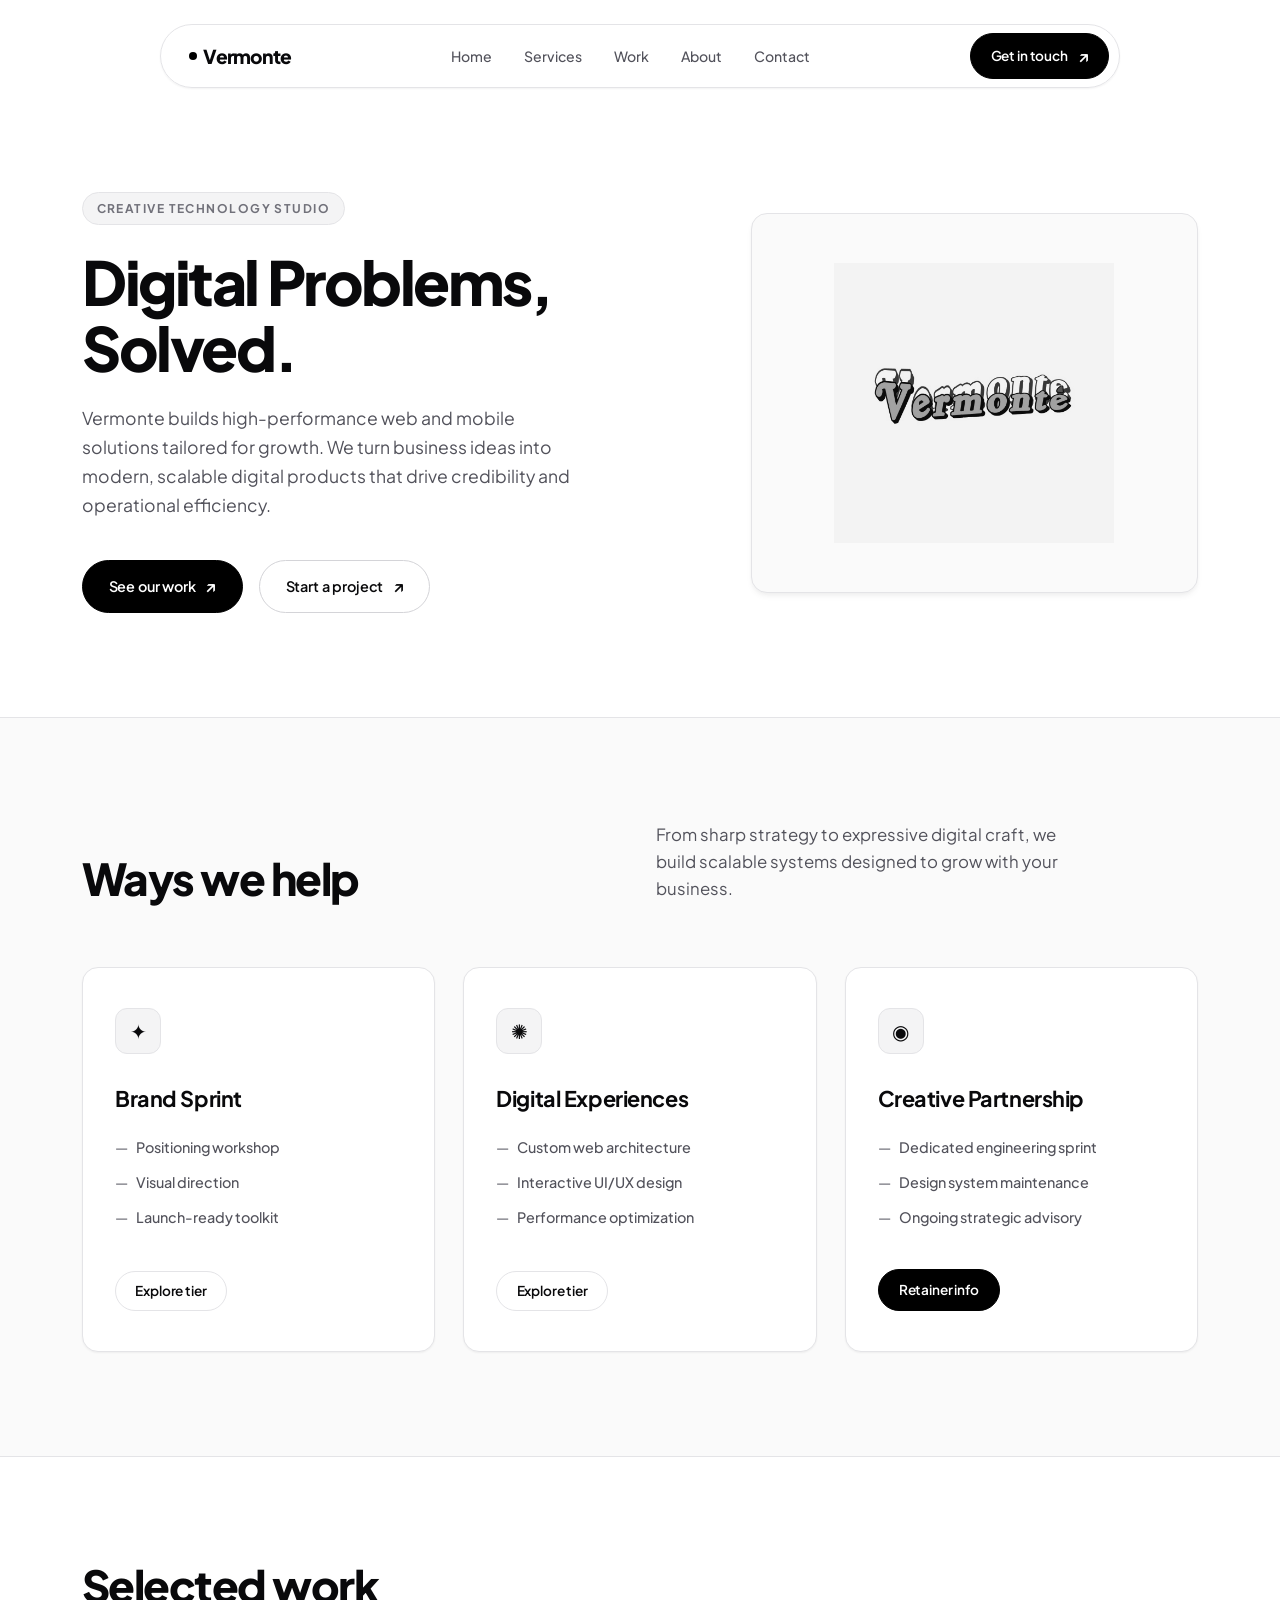
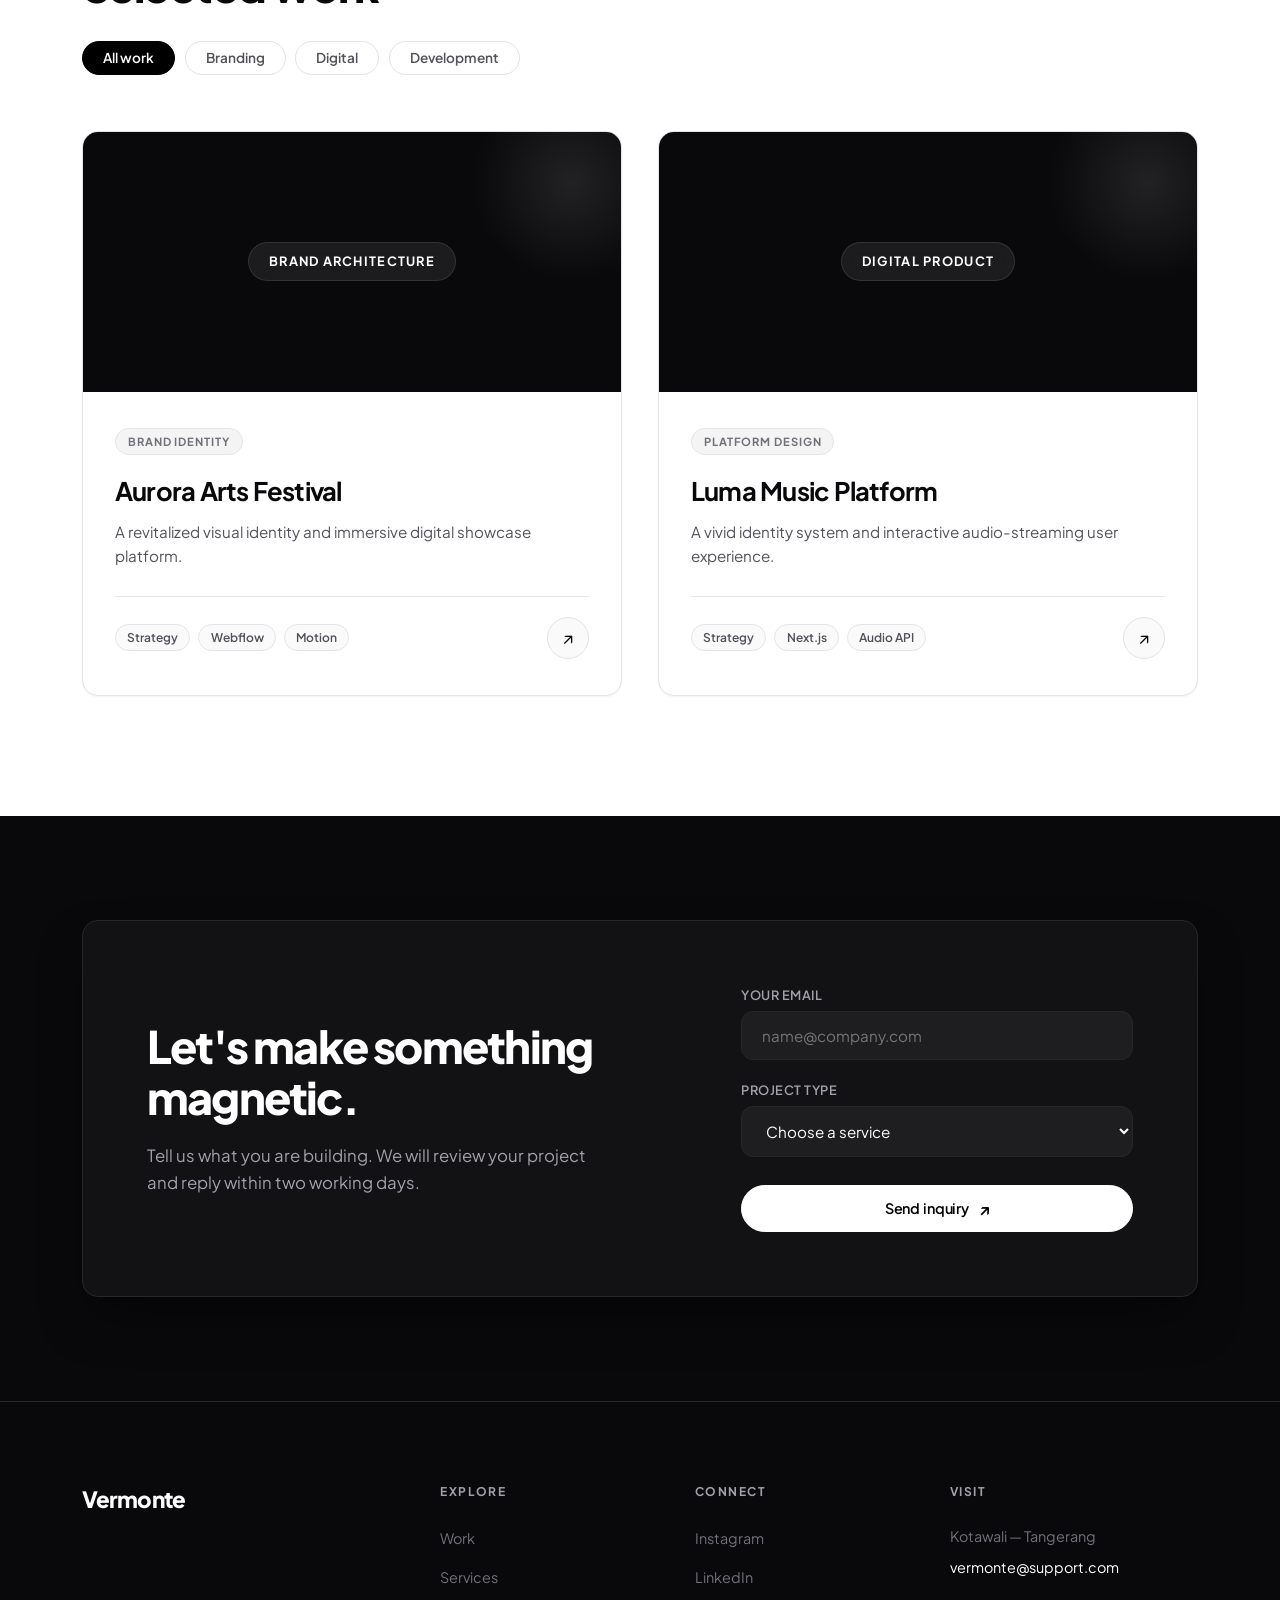
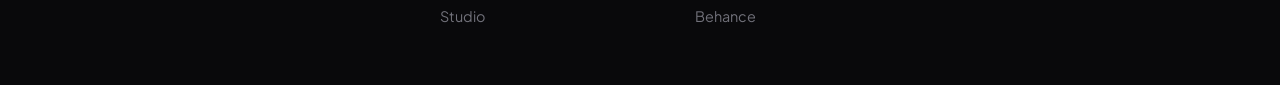
==== index.html @ c7bd5460 "Portfolio Vermonte" ====
<!DOCTYPE html>
<html lang="en">
<head>
    <meta charset="UTF-8">
    <meta name="viewport" content="width=device-width, initial-scale=1.0">
    <meta name="description" content="Vermonte — High-performance web and mobile solutions tailored for growth. Digital products that drive credibility and operational efficiency.">
    <meta name="keywords" content="Vermonte, digital agency, creative technology, web development, product design, brand systems">
    <title>Vermonte — Digital Problems, Solved.</title>

    <!-- Favicon -->
    <link rel="icon" type="image/svg+xml" href="data:image/svg+xml,<svg xmlns='http://www.w3.org/2000/svg' viewBox='0 0 100 100'><circle cx='50' cy='50' r='40' fill='%2309090B'/></svg>">

    <!-- Stylesheet -->
    <link rel="stylesheet" href="css/style.css">
</head>
<body>

    <!-- Floating Minimalist Navbar -->
    <header class="site-header">
        <nav class="navbar-pill" aria-label="Main Navigation">
            <a href="#hero" class="brand-logo" aria-label="Vermonte Home">Vermonte</a>

            <ul class="nav-menu">
                <li><a href="#hero">Home</a></li>
                <li><a href="#services">Services</a></li>
                <li><a href="#portfolio">Work</a></li>
                <li><a href="#about">About</a></li>
                <li><a href="#contact">Contact</a></li>
            </ul>

            <a href="#contact" class="btn btn-primary btn-sm" id="navCta">
                Get in touch <span class="arrow" aria-hidden="true">↗</span>
            </a>

            <button class="nav-mobile-btn" id="navToggle" aria-label="Toggle Navigation">☰</button>
        </nav>
    </header>

    <!-- Main Content -->
    <main>
        <!-- Hero Section -->
        <section class="hero-section" id="hero">
            <div class="container hero-grid">
                <!-- Hero Content -->
                <div class="hero-content">
                    <div class="hero-eyebrow">Creative Technology Studio</div>
                    <h1 class="hero-title">Digital Problems, Solved.</h1>
                    <p class="hero-description">
                        Vermonte builds high-performance web and mobile solutions tailored for growth. We turn business ideas into modern, scalable digital products that drive credibility and operational efficiency.
                    </p>
                    <div class="hero-actions">
                        <a href="#portfolio" class="btn btn-primary">
                            See our work <span class="arrow" aria-hidden="true">↗</span>
                        </a>
                        <a href="#contact" class="btn btn-secondary">
                            Start a project <span class="arrow" aria-hidden="true">↗</span>
                        </a>
                    </div>
                </div>

                <!-- Hero Visual Showcase -->
                <div class="hero-visual">
                    <div class="hero-card">
                        <div class="hero-artwork">
                            <img src="assets/images/VermonteLogo.png" alt="Vermonte Showcase" class="hero-logo-img">
                        </div>
                    </div>
                </div>
            </div>
        </section>

        <!-- Services Section ("Ways we help") -->
        <section class="services-section" id="services">
            <div class="container">
                <!-- Header -->
                <div class="services-header">
                    <h2 class="section-title">Ways we help</h2>
                    <p class="section-subtext">
                        From sharp strategy to expressive digital craft, we build scalable systems designed to grow with your business.
                    </p>
                </div>

                <!-- 3-Column Grid -->
                <div class="services-grid">
                    <!-- Service 1 -->
                    <article class="service-card">
                        <div>
                            <div class="service-icon-box" aria-hidden="true">✦</div>
                            <h3 class="service-title">Brand Sprint</h3>
                            <ul class="service-features">
                                <li>Positioning workshop</li>
                                <li>Visual direction</li>
                                <li>Launch-ready toolkit</li>
                            </ul>
                        </div>
                        <div class="service-card-footer">
                            <a href="#contact" class="btn btn-outline">Explore tier</a>
                        </div>
                    </article>

                    <!-- Service 2 -->
                    <article class="service-card">
                        <div>
                            <div class="service-icon-box" aria-hidden="true">✺</div>
                            <h3 class="service-title">Digital Experiences</h3>
                            <ul class="service-features">
                                <li>Custom web architecture</li>
                                <li>Interactive UI/UX design</li>
                                <li>Performance optimization</li>
                            </ul>
                        </div>
                        <div class="service-card-footer">
                            <a href="#contact" class="btn btn-outline">Explore tier</a>
                        </div>
                    </article>

                    <!-- Service 3 -->
                    <article class="service-card">
                        <div>
                            <div class="service-icon-box" aria-hidden="true">◉</div>
                            <h3 class="service-title">Creative Partnership</h3>
                            <ul class="service-features">
                                <li>Dedicated engineering sprint</li>
                                <li>Design system maintenance</li>
                                <li>Ongoing strategic advisory</li>
                            </ul>
                        </div>
                        <div class="service-card-footer">
                            <a href="#contact" class="btn btn-primary btn-sm">Retainer info</a>
                        </div>
                    </article>
                </div>
            </div>
        </section>

        <!-- Selected Work (Portfolio) Section -->
        <section class="portfolio-section" id="portfolio">
            <div class="container">
                <!-- Header -->
                <div class="portfolio-header">
                    <h2 class="section-title">Selected work</h2>
                    <!-- Category Filter Tabs -->
                    <div class="filter-group" role="tablist" aria-label="Portfolio Category Filter">
                        <button class="filter-btn active" data-filter="all" role="tab" aria-selected="true">All work</button>
                        <button class="filter-btn" data-filter="branding" role="tab" aria-selected="false">Branding</button>
                        <button class="filter-btn" data-filter="digital" role="tab" aria-selected="false">Digital</button>
                        <button class="filter-btn" data-filter="development" role="tab" aria-selected="false">Development</button>
                    </div>
                </div>

                <!-- Grid -->
                <div class="portfolio-grid" id="portfolioGrid">
                    <!-- Project 1 -->
                    <article class="project-card" data-category="branding">
                        <div class="project-media-banner">
                            <div class="geo-circle"></div>
                            <div class="banner-badge">Brand Architecture</div>
                        </div>
                        <div class="project-body">
                            <span class="badge-category">Brand Identity</span>
                            <h3 class="project-title">Aurora Arts Festival</h3>
                            <p class="project-desc">A revitalized visual identity and immersive digital showcase platform.</p>
                            <div class="project-footer">
                                <div class="tag-group">
                                    <span class="tag-pill">Strategy</span>
                                    <span class="tag-pill">Webflow</span>
                                    <span class="tag-pill">Motion</span>
                                </div>
                                <a href="#contact" class="btn-icon-round" aria-label="Explore Aurora Arts Festival project">↗</a>
                            </div>
                        </div>
                    </article>

                    <!-- Project 2 -->
                    <article class="project-card" data-category="digital">
                        <div class="project-media-banner">
                            <div class="geo-circle"></div>
                            <div class="banner-badge">Digital Product</div>
                        </div>
                        <div class="project-body">
                            <span class="badge-category">Platform Design</span>
                            <h3 class="project-title">Luma Music Platform</h3>
                            <p class="project-desc">A vivid identity system and interactive audio-streaming user experience.</p>
                            <div class="project-footer">
                                <div class="tag-group">
                                    <span class="tag-pill">Strategy</span>
                                    <span class="tag-pill">Next.js</span>
                                    <span class="tag-pill">Audio API</span>
                                </div>
                                <a href="#contact" class="btn-icon-round" aria-label="Explore Luma Music Platform project">↗</a>
                            </div>
                        </div>
                    </article>
                </div>
            </div>
        </section>

        <!-- CTA & Contact Section -->
        <section class="cta-section" id="contact">
            <div class="container">
                <div class="cta-card">
                    <!-- Left Copy -->
                    <div class="cta-left">
                        <h2 class="cta-heading">Let's make something magnetic.</h2>
                        <p class="cta-subtext">Tell us what you are building. We will review your project and reply within two working days.</p>
                    </div>

                    <!-- Right Form -->
                    <form class="cta-form" id="inquiryForm" onsubmit="event.preventDefault(); handleInquirySubmit();">
                        <div class="form-group">
                            <label for="emailInput">Your email</label>
                            <input type="email" id="emailInput" class="form-control" placeholder="name@company.com" required>
                        </div>

                        <div class="form-group">
                            <label for="serviceSelect">Project type</label>
                            <select id="serviceSelect" class="form-control" required>
                                <option value="" disabled selected>Choose a service</option>
                                <option value="brand">Brand Sprint</option>
                                <option value="digital">Digital Experiences</option>
                                <option value="partnership">Creative Partnership</option>
                            </select>
                        </div>

                        <button type="submit" class="btn btn-primary">
                            Send inquiry <span class="arrow" aria-hidden="true">↗</span>
                        </button>
                    </form>
                </div>
            </div>
        </section>
    </main>

    <!-- Site Footer -->
    <footer class="site-footer" id="about">
        <div class="container footer-grid">
            <!-- Brand -->
            <div class="footer-brand-col">
                <a href="#hero" class="footer-logo">Vermonte</a>
            </div>

            <!-- Explore -->
            <div class="footer-col">
                <h4 class="footer-column-title">Explore</h4>
                <ul class="footer-links">
                    <li><a href="#portfolio">Work</a></li>
                    <li><a href="#services">Services</a></li>
                    <li><a href="#about">Studio</a></li>
                </ul>
            </div>

            <!-- Connect -->
            <div class="footer-col">
                <h4 class="footer-column-title">Connect</h4>
                <ul class="footer-links">
                    <li><a href="https://instagram.com" target="_blank" rel="noopener noreferrer">Instagram</a></li>
                    <li><a href="https://linkedin.com" target="_blank" rel="noopener noreferrer">LinkedIn</a></li>
                    <li><a href="https://behance.net" target="_blank" rel="noopener noreferrer">Behance</a></li>
                </ul>
            </div>

            <!-- Visit / Info -->
            <div class="footer-col">
                <h4 class="footer-column-title">Visit</h4>
                <div class="footer-contact-info">
                    <p>Kotawali — Tangerang</p>
                    <p><a href="mailto:vermonte@support.com">vermonte@support.com</a></p>
                </div>
            </div>
        </div>
    </footer>

    <!-- Script -->
    <script src="js/script.js"></script>
</body>
</html>
---- css/style.css ----
@import url('https://fonts.googleapis.com/css2?family=Plus+Jakarta+Sans:wght@300;400;500;600;700;800&family=Space+Grotesk:wght@500;600;700&display=swap');

:root {
  /* Minimalist Black & White / Monochrome Palette */
  --bg-primary: #FFFFFF;
  --bg-secondary: #FAFAFA;
  --bg-tertiary: #F4F4F5;
  --bg-dark: #09090B;
  --bg-dark-surface: #121215;
  
  --text-primary: #09090B;
  --text-secondary: #52525B;
  --text-muted: #71717A;
  --text-light: #A1A1AA;
  --text-white: #FFFFFF;
  
  --border-subtle: #E4E4E7;
  --border-medium: #D4D4D8;
  --border-dark: #27272A;
  --border-glass: rgba(255, 255, 255, 0.1);
  
  --accent-black: #000000;
  --accent-hover: #27272A;
  
  /* Typography */
  --font-display: 'Plus Jakarta Sans', -apple-system, BlinkMacSystemFont, sans-serif;
  --font-sans: 'Plus Jakarta Sans', -apple-system, BlinkMacSystemFont, sans-serif;
  --font-mono: 'Space Grotesk', -apple-system, monospace;
  
  /* Elevation & Shadows */
  --shadow-sm: 0 1px 2px 0 rgba(0, 0, 0, 0.05);
  --shadow-md: 0 4px 6px -1px rgba(0, 0, 0, 0.05), 0 2px 4px -1px rgba(0, 0, 0, 0.03);
  --shadow-lg: 0 10px 25px -3px rgba(0, 0, 0, 0.06), 0 4px 6px -2px rgba(0, 0, 0, 0.02);
  --shadow-hover: 0 20px 30px -5px rgba(0, 0, 0, 0.08);
  
  /* Radii */
  --radius-full: 9999px;
  --radius-lg: 16px;
  --radius-md: 12px;
  --radius-sm: 8px;
}

/* Reset & Base */
* {
  margin: 0;
  padding: 0;
  box-sizing: border-box;
}

html {
  scroll-behavior: smooth;
  font-size: 16px;
}

body {
  font-family: var(--font-sans);
  background-color: var(--bg-primary);
  color: var(--text-primary);
  line-height: 1.6;
  -webkit-font-smoothing: antialiased;
  -moz-osx-font-smoothing: grayscale;
  overflow-x: hidden;
}

a {
  color: inherit;
  text-decoration: none;
  transition: all 0.2s ease;
}

ul {
  list-style: none;
}

button, input, select, textarea {
  font-family: inherit;
}

.container {
  max-width: 1180px;
  margin: 0 auto;
  padding: 0 2rem;
}

/* =========================================
   BUTTONS & MICRO-INTERACTIONS
   ========================================= */
.btn {
  display: inline-flex;
  align-items: center;
  justify-content: center;
  gap: 0.6rem;
  padding: 0.75rem 1.6rem;
  font-size: 0.9rem;
  font-weight: 600;
  letter-spacing: -0.01em;
  border-radius: var(--radius-full);
  border: 1px solid transparent;
  cursor: pointer;
  transition: all 0.25s cubic-bezier(0.16, 1, 0.3, 1);
  user-select: none;
  text-decoration: none;
}

.btn .arrow {
  display: inline-block;
  font-size: 1.05rem;
  transition: transform 0.2s ease;
}

.btn:hover .arrow {
  transform: translate(2px, -2px);
}

/* Primary Button (Black) */
.btn-primary {
  background-color: var(--accent-black);
  color: var(--text-white);
  border: 1px solid var(--accent-black);
}

.btn-primary:hover {
  background-color: var(--accent-hover);
  border-color: var(--accent-hover);
  transform: translateY(-1px);
  box-shadow: var(--shadow-md);
}

/* Secondary Button (Clean Outline) */
.btn-secondary {
  background-color: transparent;
  color: var(--text-primary);
  border: 1px solid var(--border-medium);
}

.btn-secondary:hover {
  background-color: var(--bg-secondary);
  border-color: var(--text-primary);
  color: var(--text-primary);
  transform: translateY(-1px);
}

/* Outline Pill Button */
.btn-outline {
  background-color: transparent;
  color: var(--text-primary);
  border: 1px solid var(--border-subtle);
  padding: 0.5rem 1.2rem;
  font-size: 0.85rem;
}

.btn-outline:hover {
  background-color: var(--text-primary);
  color: var(--text-white);
  border-color: var(--text-primary);
}

.btn-sm {
  padding: 0.55rem 1.25rem;
  font-size: 0.85rem;
}

.btn-icon-round {
  display: inline-flex;
  align-items: center;
  justify-content: center;
  width: 42px;
  height: 42px;
  border-radius: 50%;
  background-color: var(--bg-secondary);
  color: var(--text-primary);
  border: 1px solid var(--border-subtle);
  font-size: 1.1rem;
  transition: all 0.2s ease;
}

.btn-icon-round:hover {
  background-color: var(--accent-black);
  color: var(--text-white);
  border-color: var(--accent-black);
  transform: scale(1.05);
}

/* =========================================
   1. MINIMALIST FLOATING NAVBAR
   ========================================= */
.site-header {
  padding: 1.5rem 1rem;
  position: sticky;
  top: 0;
  z-index: 1000;
  backdrop-filter: blur(16px);
  -webkit-backdrop-filter: blur(16px);
}

.navbar-pill {
  max-width: 960px;
  margin: 0 auto;
  background-color: rgba(255, 255, 255, 0.85);
  border: 1px solid var(--border-subtle);
  box-shadow: var(--shadow-sm);
  border-radius: var(--radius-full);
  padding: 0.5rem 0.6rem 0.5rem 1.75rem;
  display: flex;
  align-items: center;
  justify-content: space-between;
  backdrop-filter: blur(12px);
  -webkit-backdrop-filter: blur(12px);
  transition: all 0.2s ease;
}

.brand-logo {
  font-family: var(--font-display);
  font-size: 1.2rem;
  font-weight: 800;
  letter-spacing: -0.04em;
  color: var(--text-primary);
  display: flex;
  align-items: center;
  gap: 0.4rem;
}

.brand-logo::before {
  content: '';
  display: inline-block;
  width: 8px;
  height: 8px;
  border-radius: 50%;
  background-color: var(--accent-black);
}

.nav-menu {
  display: flex;
  align-items: center;
  gap: 2rem;
}

.nav-menu a {
  font-size: 0.88rem;
  font-weight: 500;
  color: var(--text-secondary);
  transition: color 0.2s ease;
}

.nav-menu a:hover {
  color: var(--text-primary);
}

.nav-mobile-btn {
  display: none;
  background-color: transparent;
  color: var(--text-primary);
  border: 1px solid var(--border-subtle);
  border-radius: 8px;
  padding: 0.35rem 0.65rem;
  font-size: 1.1rem;
  cursor: pointer;
}

/* =========================================
   2. HERO SECTION (Clean & High-Contrast)
   ========================================= */
.hero-section {
  padding: 5rem 0 6.5rem 0;
  position: relative;
}

.hero-grid {
  display: grid;
  grid-template-columns: 1.15fr 0.85fr;
  gap: 4rem;
  align-items: center;
}

.hero-eyebrow {
  display: inline-flex;
  align-items: center;
  gap: 0.5rem;
  font-size: 0.75rem;
  font-weight: 700;
  letter-spacing: 0.12em;
  text-transform: uppercase;
  color: var(--text-muted);
  margin-bottom: 1.5rem;
  background-color: var(--bg-tertiary);
  padding: 0.35rem 0.85rem;
  border-radius: var(--radius-full);
  border: 1px solid var(--border-subtle);
}

.hero-title {
  font-size: 3.8rem;
  font-weight: 800;
  line-height: 1.08;
  letter-spacing: -0.04em;
  color: var(--text-primary);
  margin-bottom: 1.5rem;
}

.hero-description {
  font-size: 1.1rem;
  font-weight: 400;
  color: var(--text-secondary);
  line-height: 1.65;
  max-width: 500px;
  margin-bottom: 2.5rem;
}

.hero-actions {
  display: flex;
  gap: 1rem;
  flex-wrap: wrap;
}

/* Hero Showcase Card */
.hero-visual {
  display: flex;
  justify-content: center;
  width: 100%;
}

.hero-card {
  background-color: var(--bg-secondary);
  border: 1px solid var(--border-subtle);
  border-radius: var(--radius-lg);
  box-shadow: var(--shadow-md);
  padding: 2.5rem;
  display: flex;
  align-items: center;
  justify-content: center;
  min-height: 380px;
  width: 100%;
  position: relative;
  overflow: hidden;
  transition: all 0.3s ease;
}

.hero-card:hover {
  box-shadow: var(--shadow-hover);
  border-color: var(--border-medium);
}

.hero-artwork {
  width: 100%;
  height: 100%;
  display: flex;
  align-items: center;
  justify-content: center;
}

.hero-logo-img {
  max-width: 85%;
  max-height: 280px;
  object-fit: contain;
  display: block;
  filter: grayscale(100%) contrast(110%);
  transition: filter 0.3s ease;
}

.hero-card:hover .hero-logo-img {
  filter: grayscale(0%) contrast(100%);
}

/* =========================================
   3. SERVICES SECTION ("Ways we help")
   ========================================= */
.services-section {
  background-color: var(--bg-secondary);
  border-top: 1px solid var(--border-subtle);
  border-bottom: 1px solid var(--border-subtle);
  padding: 6.5rem 0;
}

.services-header {
  display: grid;
  grid-template-columns: 1fr 1fr;
  align-items: flex-end;
  gap: 2rem;
  margin-bottom: 4rem;
}

.section-title {
  font-size: 2.75rem;
  font-weight: 800;
  letter-spacing: -0.035em;
  color: var(--text-primary);
  line-height: 1.1;
}

.section-subtext {
  font-size: 1.05rem;
  color: var(--text-secondary);
  max-width: 420px;
  line-height: 1.6;
}

.services-grid {
  display: grid;
  grid-template-columns: repeat(3, 1fr);
  gap: 1.75rem;
}

.service-card {
  background-color: var(--bg-primary);
  border: 1px solid var(--border-subtle);
  border-radius: var(--radius-lg);
  padding: 2.5rem 2rem;
  display: flex;
  flex-direction: column;
  justify-content: space-between;
  min-height: 340px;
  transition: all 0.3s cubic-bezier(0.16, 1, 0.3, 1);
  box-shadow: var(--shadow-sm);
}

.service-card:hover {
  transform: translateY(-4px);
  border-color: var(--border-medium);
  box-shadow: var(--shadow-hover);
}

.service-icon-box {
  width: 46px;
  height: 46px;
  background-color: var(--bg-tertiary);
  border: 1px solid var(--border-subtle);
  border-radius: var(--radius-md);
  display: flex;
  align-items: center;
  justify-content: center;
  color: var(--text-primary);
  font-size: 1.25rem;
  margin-bottom: 1.75rem;
}

.service-title {
  font-size: 1.35rem;
  font-weight: 700;
  letter-spacing: -0.02em;
  margin-bottom: 1.25rem;
  color: var(--text-primary);
}

.service-features {
  display: flex;
  flex-direction: column;
  gap: 0.75rem;
  margin-bottom: 2.5rem;
}

.service-features li {
  font-size: 0.9rem;
  color: var(--text-secondary);
  font-weight: 500;
  display: flex;
  align-items: center;
  gap: 0.5rem;
}

.service-features li::before {
  content: '—';
  color: var(--text-muted);
}

.service-card-footer {
  margin-top: auto;
}

/* =========================================
   4. PORTFOLIO SECTION ("Selected work")
   ========================================= */
.portfolio-section {
  padding: 6.5rem 0 7.5rem 0;
}

.portfolio-header {
  margin-bottom: 3.5rem;
}

.filter-group {
  display: flex;
  gap: 0.6rem;
  margin-top: 2rem;
  flex-wrap: wrap;
}

.filter-btn {
  background-color: transparent;
  color: var(--text-secondary);
  border: 1px solid var(--border-subtle);
  padding: 0.45rem 1.25rem;
  border-radius: var(--radius-full);
  font-size: 0.85rem;
  font-weight: 600;
  cursor: pointer;
  transition: all 0.2s ease;
}

.filter-btn:hover {
  color: var(--text-primary);
  border-color: var(--border-medium);
}

.filter-btn.active {
  background-color: var(--accent-black);
  color: var(--text-white);
  border-color: var(--accent-black);
}

.portfolio-grid {
  display: grid;
  grid-template-columns: repeat(2, 1fr);
  gap: 2.25rem;
}

.project-card {
  background-color: var(--bg-primary);
  border: 1px solid var(--border-subtle);
  border-radius: var(--radius-lg);
  overflow: hidden;
  display: flex;
  flex-direction: column;
  transition: all 0.3s cubic-bezier(0.16, 1, 0.3, 1);
  box-shadow: var(--shadow-sm);
}

.project-card:hover {
  transform: translateY(-5px);
  border-color: var(--border-medium);
  box-shadow: var(--shadow-hover);
}

.project-media-banner {
  background-color: var(--bg-dark);
  height: 260px;
  position: relative;
  overflow: hidden;
  display: flex;
  align-items: center;
  justify-content: center;
}

.geo-circle {
  position: absolute;
  top: -50px;
  right: -50px;
  width: 200px;
  height: 200px;
  border-radius: 50%;
  background: radial-gradient(circle, rgba(255,255,255,0.1) 0%, rgba(255,255,255,0) 70%);
}

.banner-badge {
  position: relative;
  background-color: rgba(255, 255, 255, 0.08);
  border: 1px solid var(--border-glass);
  backdrop-filter: blur(8px);
  padding: 0.5rem 1.25rem;
  border-radius: var(--radius-full);
  font-size: 0.8rem;
  font-weight: 700;
  letter-spacing: 0.1em;
  color: var(--text-white);
  text-transform: uppercase;
}

.project-body {
  padding: 2.25rem 2rem;
  display: flex;
  flex-direction: column;
  flex-grow: 1;
}

.badge-category {
  display: inline-block;
  align-self: flex-start;
  padding: 0.25rem 0.75rem;
  border-radius: var(--radius-full);
  font-size: 0.7rem;
  font-weight: 700;
  letter-spacing: 0.08em;
  text-transform: uppercase;
  color: var(--text-muted);
  background-color: var(--bg-tertiary);
  border: 1px solid var(--border-subtle);
  margin-bottom: 1rem;
}

.project-title {
  font-size: 1.6rem;
  font-weight: 700;
  letter-spacing: -0.03em;
  margin-bottom: 0.5rem;
  color: var(--text-primary);
}

.project-desc {
  font-size: 0.95rem;
  color: var(--text-secondary);
  line-height: 1.55;
  margin-bottom: 1.75rem;
}

.project-footer {
  margin-top: auto;
  display: flex;
  align-items: center;
  justify-content: space-between;
  gap: 1rem;
  padding-top: 1.25rem;
  border-top: 1px solid var(--border-subtle);
}

.tag-group {
  display: flex;
  gap: 0.5rem;
  flex-wrap: wrap;
}

.tag-pill {
  font-size: 0.75rem;
  font-weight: 600;
  padding: 0.2rem 0.7rem;
  border-radius: var(--radius-full);
  background-color: var(--bg-secondary);
  border: 1px solid var(--border-subtle);
  color: var(--text-secondary);
}

/* =========================================
   5. CTA & CONTACT SECTION (Dark Minimalist)
   ========================================= */
.cta-section {
  background-color: var(--bg-dark);
  padding: 6.5rem 0;
  color: var(--text-white);
}

.cta-card {
  background-color: var(--bg-dark-surface);
  border: 1px solid var(--border-dark);
  border-radius: var(--radius-lg);
  padding: 4rem;
  display: grid;
  grid-template-columns: 1.15fr 0.85fr;
  gap: 4rem;
  align-items: center;
  box-shadow: 0 25px 50px -12px rgba(0, 0, 0, 0.5);
}

.cta-heading {
  font-size: 2.8rem;
  font-weight: 800;
  letter-spacing: -0.04em;
  color: var(--text-white);
  line-height: 1.15;
  margin-bottom: 1.25rem;
}

.cta-subtext {
  font-size: 1.05rem;
  color: var(--text-light);
  max-width: 440px;
  line-height: 1.6;
}

.cta-form {
  display: flex;
  flex-direction: column;
  gap: 1.25rem;
}

.form-group {
  display: flex;
  flex-direction: column;
  gap: 0.4rem;
}

.form-group label {
  font-size: 0.8rem;
  font-weight: 600;
  letter-spacing: 0.04em;
  text-transform: uppercase;
  color: var(--text-light);
}

.form-control {
  width: 100%;
  padding: 0.85rem 1.25rem;
  border: 1px solid var(--border-dark);
  border-radius: var(--radius-md);
  background-color: rgba(255, 255, 255, 0.05);
  font-size: 0.95rem;
  color: var(--text-white);
  outline: none;
  transition: all 0.2s ease;
}

.form-control:focus {
  border-color: var(--text-white);
  background-color: rgba(255, 255, 255, 0.08);
}

.form-control option {
  background-color: var(--bg-dark);
  color: var(--text-white);
}

.cta-form .btn-primary {
  background-color: var(--text-white);
  color: var(--accent-black);
  border-color: var(--text-white);
  margin-top: 0.5rem;
}

.cta-form .btn-primary:hover {
  background-color: var(--bg-tertiary);
  color: var(--accent-black);
}

/* =========================================
   6. FOOTER
   ========================================= */
.site-footer {
  background-color: var(--bg-dark);
  border-top: 1px solid var(--border-dark);
  padding: 5rem 0 3.5rem 0;
  color: var(--text-white);
}

.footer-grid {
  display: grid;
  grid-template-columns: 1.5fr 1fr 1fr 1.2fr;
  gap: 3rem;
}

.footer-logo {
  font-family: var(--font-display);
  font-size: 1.4rem;
  font-weight: 800;
  letter-spacing: -0.04em;
  color: var(--text-white);
}

.footer-column-title {
  font-size: 0.75rem;
  font-weight: 700;
  letter-spacing: 0.12em;
  text-transform: uppercase;
  color: var(--text-light);
  margin-bottom: 1.5rem;
}

.footer-links {
  display: flex;
  flex-direction: column;
  gap: 0.85rem;
}

.footer-links a {
  font-size: 0.9rem;
  color: var(--text-muted);
  transition: color 0.2s ease;
}

.footer-links a:hover {
  color: var(--text-white);
}

.footer-contact-info {
  font-size: 0.9rem;
  color: var(--text-muted);
  display: flex;
  flex-direction: column;
  gap: 0.5rem;
}

.footer-contact-info a {
  color: var(--text-white);
}

/* =========================================
   RESPONSIVE DESIGN
   ========================================= */
@media (max-width: 992px) {
  .hero-grid {
    grid-template-columns: 1fr;
    text-align: center;
  }
  
  .hero-title {
    font-size: 3rem;
  }

  .hero-description {
    margin: 0 auto 2rem auto;
  }
  
  .hero-actions {
    justify-content: center;
  }
  
  .services-header {
    grid-template-columns: 1fr;
  }
  
  .services-grid {
    grid-template-columns: 1fr;
  }
  
  .portfolio-grid {
    grid-template-columns: 1fr;
  }
  
  .cta-card {
    grid-template-columns: 1fr;
    padding: 3rem 2rem;
  }
  
  .footer-grid {
    grid-template-columns: 1fr 1fr;
  }
}

@media (max-width: 640px) {
  .navbar-pill {
    padding: 0.5rem 1rem;
  }
  
  .nav-menu {
    display: none;
    position: absolute;
    top: calc(100% + 12px);
    left: 1rem;
    right: 1rem;
    background-color: rgba(255, 255, 255, 0.95);
    border: 1px solid var(--border-subtle);
    border-radius: var(--radius-lg);
    box-shadow: var(--shadow-lg);
    padding: 1.5rem;
    flex-direction: column;
    gap: 1.25rem;
    backdrop-filter: blur(16px);
    -webkit-backdrop-filter: blur(16px);
  }

  .nav-menu.active {
    display: flex;
  }

  .nav-mobile-btn {
    display: block;
  }
  
  .hero-title {
    font-size: 2.35rem;
  }
  
  .section-title {
    font-size: 2.1rem;
  }
  
  .cta-heading {
    font-size: 2rem;
  }
  
  .footer-grid {
    grid-template-columns: 1fr;
  }
}
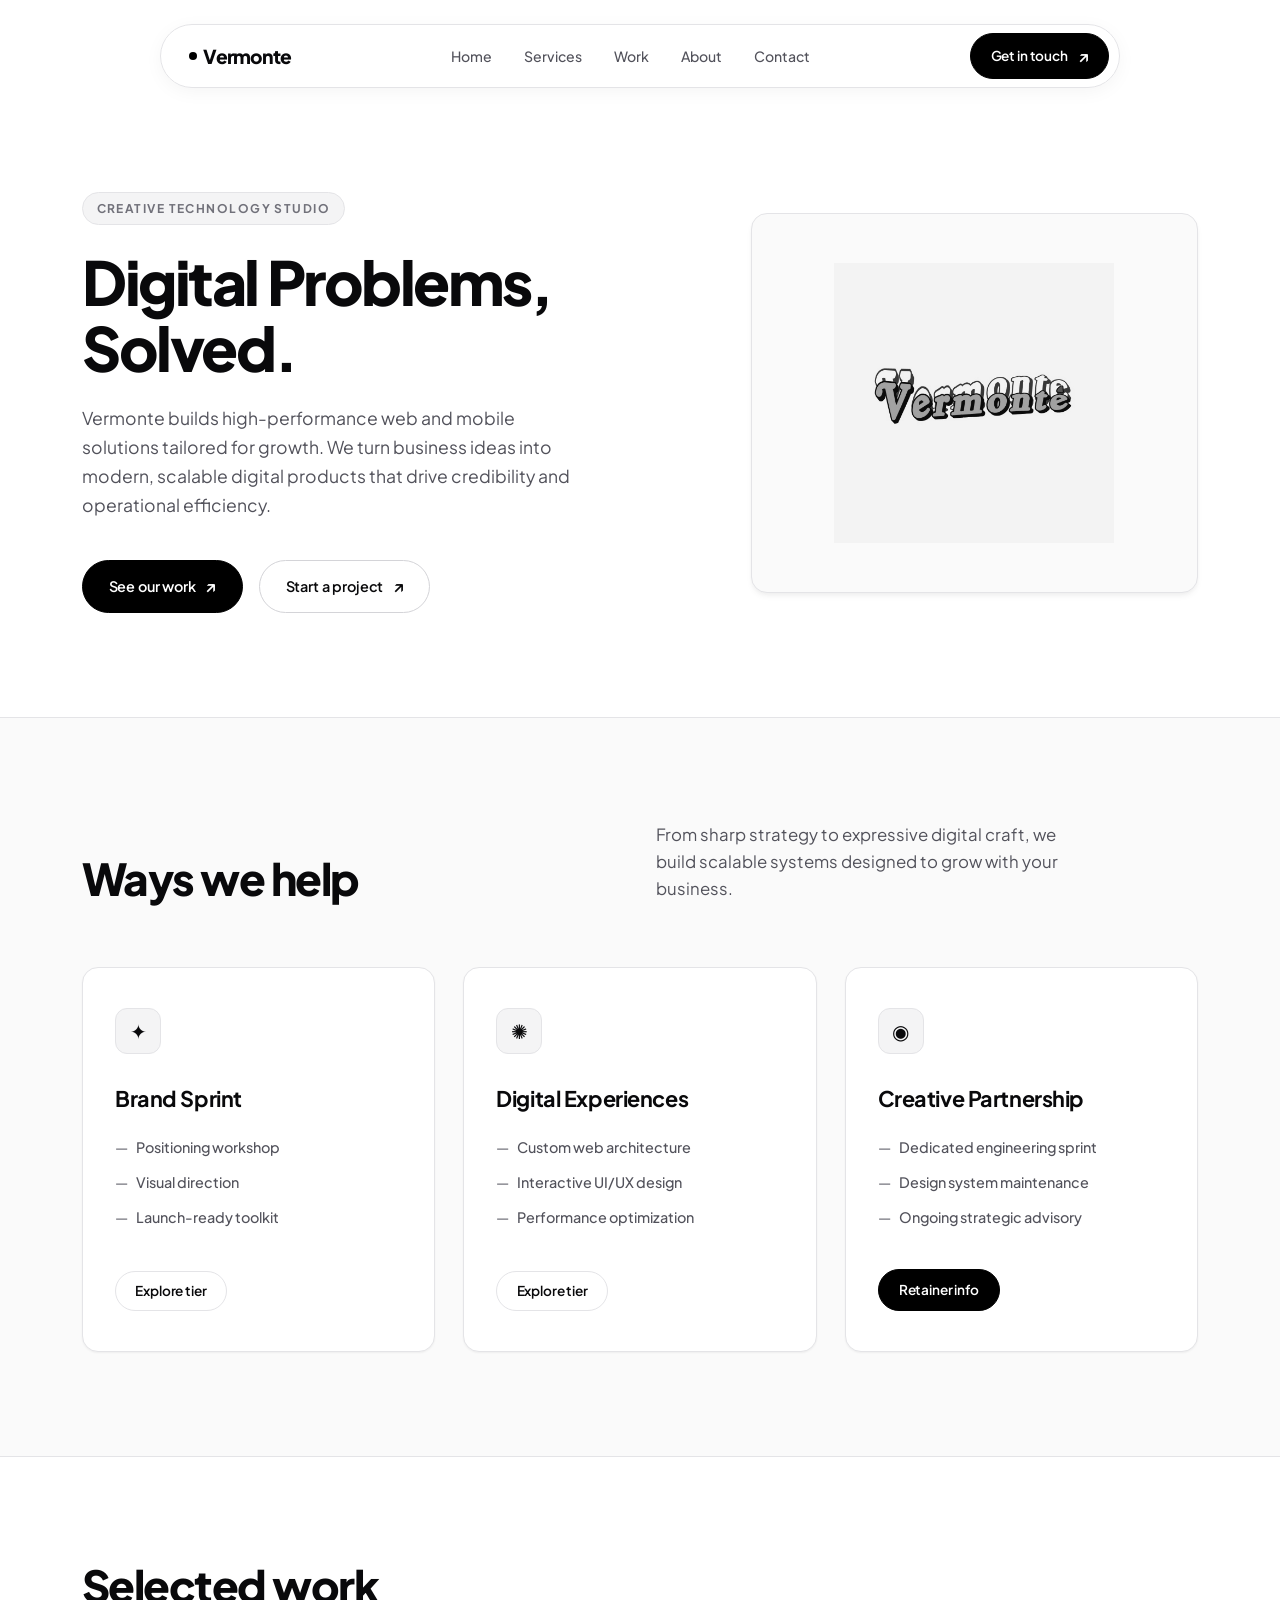
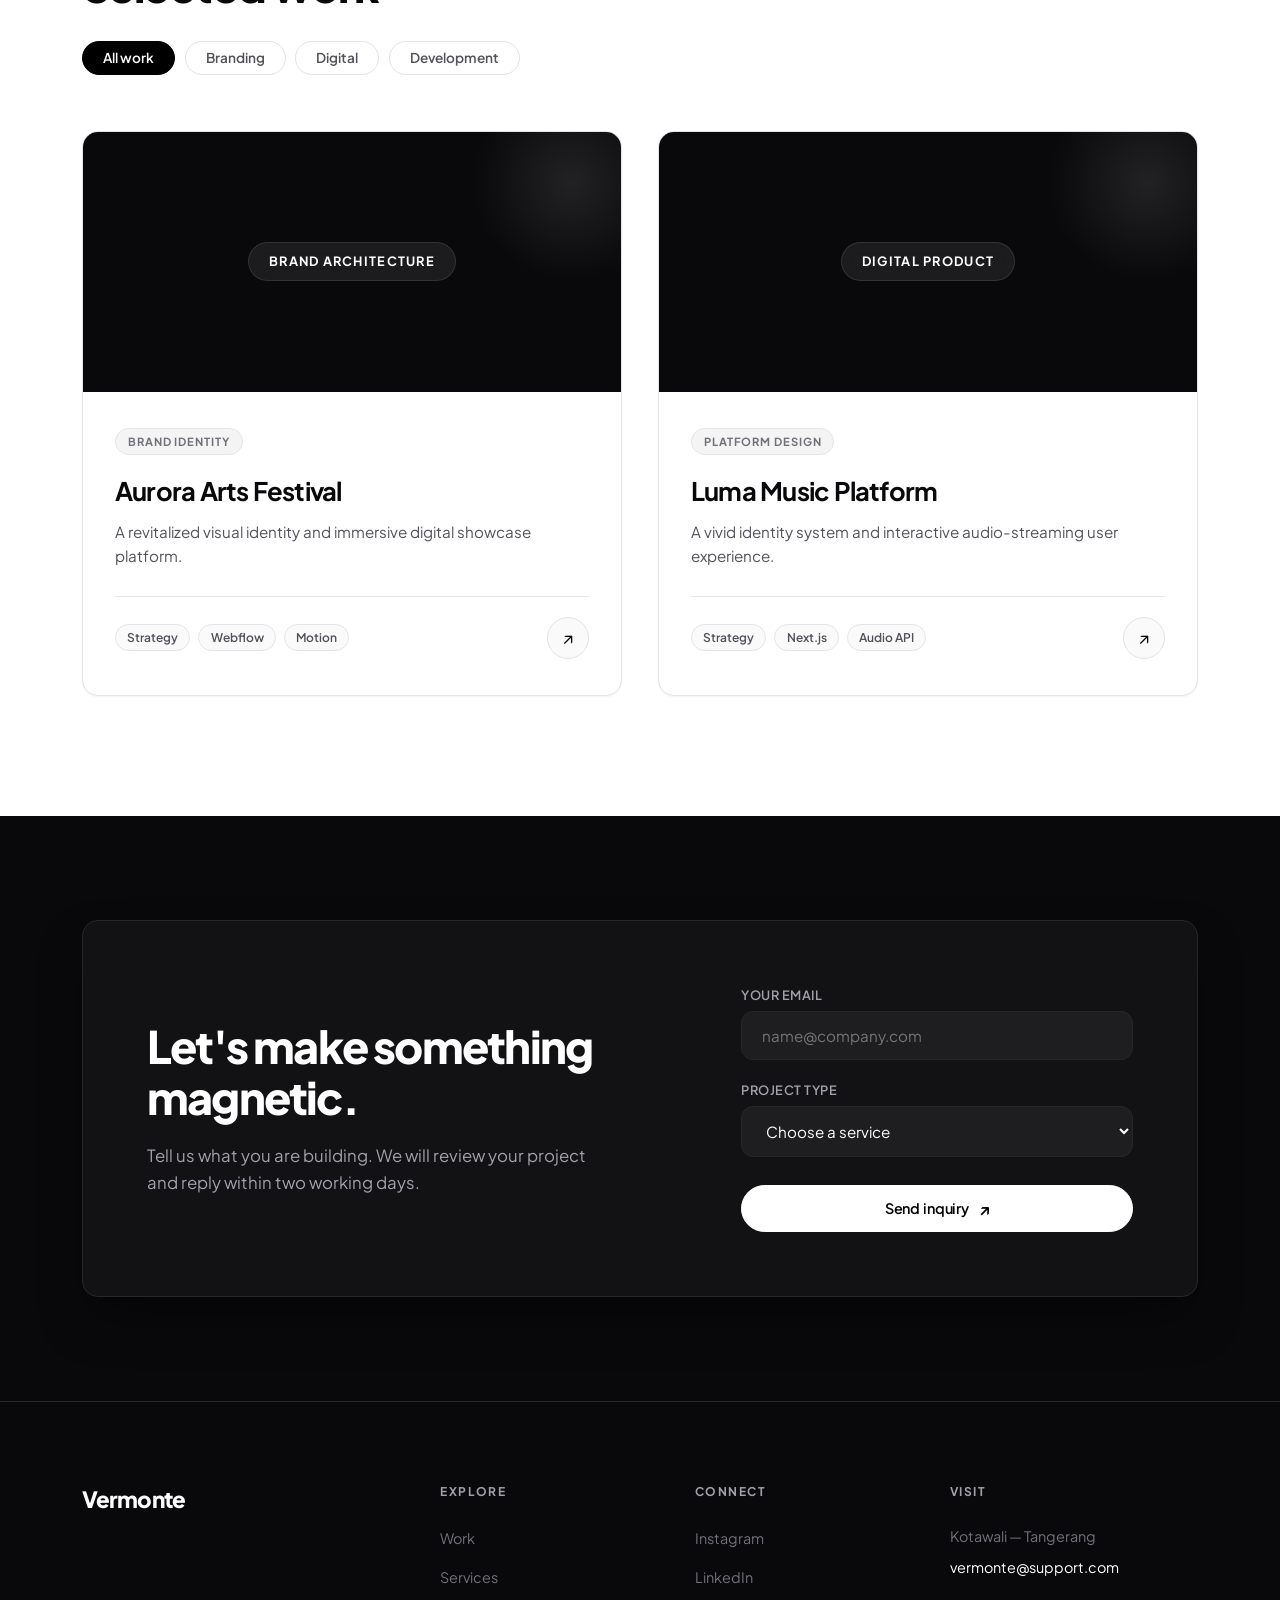
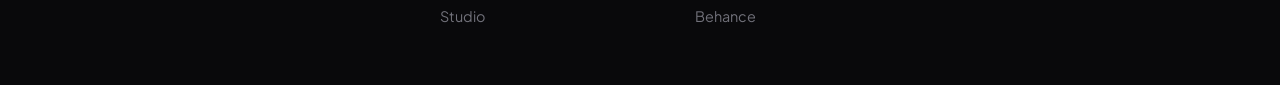
==== commit 802468f6: "add animations and fix glassmorphism on navbar pill" ====
--- a/index.html
+++ b/index.html
@@ -32,7 +32,11 @@
                 Get in touch <span class="arrow" aria-hidden="true">↗</span>
             </a>
 
-            <button class="nav-mobile-btn" id="navToggle" aria-label="Toggle Navigation">☰</button>
+            <button class="nav-mobile-btn" id="navToggle" aria-label="Toggle Navigation" aria-expanded="false">
+                <span class="nav-toggle-bar"></span>
+                <span class="nav-toggle-bar"></span>
+                <span class="nav-toggle-bar"></span>
+            </button>
         </nav>
     </header>
 
--- a/css/style.css
+++ b/css/style.css
@@ -97,19 +97,27 @@
   border-radius: var(--radius-full);
   border: 1px solid transparent;
   cursor: pointer;
-  transition: all 0.25s cubic-bezier(0.16, 1, 0.3, 1);
+  transition: transform 0.25s cubic-bezier(0.16, 1, 0.3, 1), box-shadow 0.25s cubic-bezier(0.16, 1, 0.3, 1), background-color 0.2s ease, border-color 0.2s ease, color 0.2s ease;
   user-select: none;
   text-decoration: none;
+}
+
+.btn:hover {
+  transform: translateY(-2px);
+}
+
+.btn:active {
+  transform: translateY(0) scale(0.98);
 }
 
 .btn .arrow {
   display: inline-block;
   font-size: 1.05rem;
-  transition: transform 0.2s ease;
+  transition: transform 0.25s cubic-bezier(0.16, 1, 0.3, 1);
 }
 
 .btn:hover .arrow {
-  transform: translate(2px, -2px);
+  transform: translate(3px, -3px);
 }
 
 /* Primary Button (Black) */
@@ -122,8 +130,8 @@
 .btn-primary:hover {
   background-color: var(--accent-hover);
   border-color: var(--accent-hover);
-  transform: translateY(-1px);
-  box-shadow: var(--shadow-md);
+  transform: translateY(-2px);
+  box-shadow: 0 10px 24px -4px rgba(0, 0, 0, 0.22);
 }
 
 /* Secondary Button (Clean Outline) */
@@ -137,7 +145,8 @@
   background-color: var(--bg-secondary);
   border-color: var(--text-primary);
   color: var(--text-primary);
-  transform: translateY(-1px);
+  transform: translateY(-2px);
+  box-shadow: var(--shadow-sm);
 }
 
 /* Outline Pill Button */
@@ -153,6 +162,7 @@
   background-color: var(--text-primary);
   color: var(--text-white);
   border-color: var(--text-primary);
+  transform: translateY(-2px);
 }
 
 .btn-sm {
@@ -171,14 +181,14 @@
   color: var(--text-primary);
   border: 1px solid var(--border-subtle);
   font-size: 1.1rem;
-  transition: all 0.2s ease;
+  transition: transform 0.25s cubic-bezier(0.16, 1, 0.3, 1), background-color 0.2s ease, color 0.2s ease, border-color 0.2s ease;
 }
 
 .btn-icon-round:hover {
   background-color: var(--accent-black);
   color: var(--text-white);
   border-color: var(--accent-black);
-  transform: scale(1.05);
+  transform: scale(1.1) rotate(5deg);
 }
 
 /* =========================================
@@ -189,16 +199,15 @@
   position: sticky;
   top: 0;
   z-index: 1000;
-  backdrop-filter: blur(16px);
-  -webkit-backdrop-filter: blur(16px);
+  pointer-events: none;
 }
 
 .navbar-pill {
   max-width: 960px;
   margin: 0 auto;
-  background-color: rgba(255, 255, 255, 0.85);
-  border: 1px solid var(--border-subtle);
-  box-shadow: var(--shadow-sm);
+  background-color: rgba(255, 255, 255, 0.8);
+  border: 1px solid var(--border-subtle);
+  box-shadow: 0 4px 20px -2px rgba(0, 0, 0, 0.05);
   border-radius: var(--radius-full);
   padding: 0.5rem 0.6rem 0.5rem 1.75rem;
   display: flex;
@@ -206,7 +215,33 @@
   justify-content: space-between;
   backdrop-filter: blur(12px);
   -webkit-backdrop-filter: blur(12px);
-  transition: all 0.2s ease;
+  pointer-events: auto;
+  transition: transform 0.3s ease, box-shadow 0.3s ease, background-color 0.3s ease, border-color 0.3s ease;
+  /* ponytail: CSS entrance animation only; upgrade to scroll hide/reveal if requested */
+  animation: navSlideDown 0.6s cubic-bezier(0.16, 1, 0.3, 1) both;
+}
+
+.navbar-pill:hover {
+  transform: translateY(-1px);
+  box-shadow: 0 8px 30px -4px rgba(0, 0, 0, 0.08);
+  background-color: rgba(255, 255, 255, 0.9);
+}
+
+.navbar-pill.is-scrolled {
+  background-color: rgba(255, 255, 255, 0.92);
+  box-shadow: 0 10px 30px -4px rgba(0, 0, 0, 0.08);
+  border-color: rgba(212, 212, 216, 0.9);
+}
+
+@keyframes navSlideDown {
+  from {
+    opacity: 0;
+    transform: translateY(-16px);
+  }
+  to {
+    opacity: 1;
+    transform: translateY(0);
+  }
 }
 
 .brand-logo {
@@ -227,6 +262,11 @@
   height: 8px;
   border-radius: 50%;
   background-color: var(--accent-black);
+  transition: transform 0.3s cubic-bezier(0.16, 1, 0.3, 1);
+}
+
+.brand-logo:hover::before {
+  transform: scale(1.4);
 }
 
 .nav-menu {
@@ -236,25 +276,81 @@
 }
 
 .nav-menu a {
+  position: relative;
   font-size: 0.88rem;
   font-weight: 500;
   color: var(--text-secondary);
-  transition: color 0.2s ease;
+  transition: color 0.25s ease;
+  padding: 0.25rem 0;
+}
+
+.nav-menu a::after {
+  content: '';
+  position: absolute;
+  bottom: 0;
+  left: 0;
+  width: 100%;
+  height: 2px;
+  background-color: var(--accent-black);
+  border-radius: 2px;
+  transform: scaleX(0);
+  transform-origin: right;
+  transition: transform 0.3s cubic-bezier(0.16, 1, 0.3, 1);
 }
 
 .nav-menu a:hover {
   color: var(--text-primary);
+}
+
+.nav-menu a:hover::after {
+  transform: scaleX(1);
+  transform-origin: left;
 }
 
 .nav-mobile-btn {
   display: none;
   background-color: transparent;
-  color: var(--text-primary);
-  border: 1px solid var(--border-subtle);
-  border-radius: 8px;
-  padding: 0.35rem 0.65rem;
-  font-size: 1.1rem;
+  border: 1px solid var(--border-subtle);
+  border-radius: var(--radius-sm);
+  width: 38px;
+  height: 38px;
+  padding: 0;
   cursor: pointer;
+  position: relative;
+  align-items: center;
+  justify-content: center;
+  flex-direction: column;
+  gap: 5px;
+  transition: border-color 0.2s ease, background-color 0.2s ease;
+}
+
+.nav-mobile-btn:hover {
+  border-color: var(--border-medium);
+  background-color: var(--bg-secondary);
+}
+
+.nav-toggle-bar {
+  display: block;
+  width: 18px;
+  height: 2px;
+  background-color: var(--text-primary);
+  border-radius: 2px;
+  transition: transform 0.3s cubic-bezier(0.16, 1, 0.3, 1), opacity 0.2s ease;
+  transform-origin: center;
+}
+
+/* Morph hamburger to X */
+.nav-mobile-btn.active .nav-toggle-bar:nth-child(1) {
+  transform: translateY(7px) rotate(45deg);
+}
+
+.nav-mobile-btn.active .nav-toggle-bar:nth-child(2) {
+  opacity: 0;
+  transform: scaleX(0);
+}
+
+.nav-mobile-btn.active .nav-toggle-bar:nth-child(3) {
+  transform: translateY(-7px) rotate(-45deg);
 }
 
 /* =========================================
@@ -332,11 +428,12 @@
   width: 100%;
   position: relative;
   overflow: hidden;
-  transition: all 0.3s ease;
+  transition: transform 0.35s cubic-bezier(0.16, 1, 0.3, 1), box-shadow 0.35s cubic-bezier(0.16, 1, 0.3, 1), border-color 0.3s ease;
 }
 
 .hero-card:hover {
-  box-shadow: var(--shadow-hover);
+  transform: translateY(-4px);
+  box-shadow: 0 20px 40px -10px rgba(0, 0, 0, 0.08);
   border-color: var(--border-medium);
 }
 
@@ -409,14 +506,21 @@
   flex-direction: column;
   justify-content: space-between;
   min-height: 340px;
-  transition: all 0.3s cubic-bezier(0.16, 1, 0.3, 1);
+  transition: transform 0.35s cubic-bezier(0.16, 1, 0.3, 1), box-shadow 0.35s cubic-bezier(0.16, 1, 0.3, 1), border-color 0.3s ease;
   box-shadow: var(--shadow-sm);
 }
 
 .service-card:hover {
-  transform: translateY(-4px);
+  transform: translateY(-6px);
   border-color: var(--border-medium);
-  box-shadow: var(--shadow-hover);
+  box-shadow: 0 20px 40px -12px rgba(0, 0, 0, 0.08);
+}
+
+.service-card:hover .service-icon-box {
+  background-color: var(--accent-black);
+  color: var(--text-white);
+  border-color: var(--accent-black);
+  transform: scale(1.08) rotate(-3deg);
 }
 
 .service-icon-box {
@@ -431,6 +535,7 @@
   color: var(--text-primary);
   font-size: 1.25rem;
   margin-bottom: 1.75rem;
+  transition: transform 0.3s cubic-bezier(0.16, 1, 0.3, 1), background-color 0.25s ease, color 0.25s ease, border-color 0.25s ease;
 }
 
 .service-title {
@@ -493,12 +598,17 @@
   font-size: 0.85rem;
   font-weight: 600;
   cursor: pointer;
-  transition: all 0.2s ease;
+  transition: transform 0.2s cubic-bezier(0.16, 1, 0.3, 1), background-color 0.2s ease, border-color 0.2s ease, color 0.2s ease;
 }
 
 .filter-btn:hover {
   color: var(--text-primary);
-  border-color: var(--border-medium);
+  border-color: var(--text-primary);
+  transform: translateY(-1px);
+}
+
+.filter-btn:active {
+  transform: scale(0.96);
 }
 
 .filter-btn.active {
@@ -520,14 +630,31 @@
   overflow: hidden;
   display: flex;
   flex-direction: column;
-  transition: all 0.3s cubic-bezier(0.16, 1, 0.3, 1);
+  transition: transform 0.35s cubic-bezier(0.16, 1, 0.3, 1), box-shadow 0.35s cubic-bezier(0.16, 1, 0.3, 1), border-color 0.3s ease;
   box-shadow: var(--shadow-sm);
 }
 
 .project-card:hover {
-  transform: translateY(-5px);
+  transform: translateY(-6px);
   border-color: var(--border-medium);
-  box-shadow: var(--shadow-hover);
+  box-shadow: 0 24px 48px -12px rgba(0, 0, 0, 0.12);
+}
+
+.project-card:hover .geo-circle {
+  transform: scale(1.3) translate(-10px, 10px);
+}
+
+.project-card:hover .banner-badge {
+  background-color: rgba(255, 255, 255, 0.16);
+  border-color: rgba(255, 255, 255, 0.25);
+  transform: translateY(-1px);
+}
+
+.project-card:hover .btn-icon-round {
+  background-color: var(--accent-black);
+  color: var(--text-white);
+  border-color: var(--accent-black);
+  transform: scale(1.1) rotate(5deg);
 }
 
 .project-media-banner {
@@ -548,6 +675,7 @@
   height: 200px;
   border-radius: 50%;
   background: radial-gradient(circle, rgba(255,255,255,0.1) 0%, rgba(255,255,255,0) 70%);
+  transition: transform 0.6s cubic-bezier(0.16, 1, 0.3, 1);
 }
 
 .banner-badge {
@@ -562,6 +690,7 @@
   letter-spacing: 0.1em;
   color: var(--text-white);
   text-transform: uppercase;
+  transition: transform 0.3s ease, background-color 0.3s ease, border-color 0.3s ease;
 }
 
 .project-body {
@@ -842,14 +971,16 @@
     gap: 1.25rem;
     backdrop-filter: blur(16px);
     -webkit-backdrop-filter: blur(16px);
+    pointer-events: auto;
   }
 
   .nav-menu.active {
     display: flex;
+    animation: navSlideDown 0.25s ease;
   }
 
   .nav-mobile-btn {
-    display: block;
+    display: flex;
   }
   
   .hero-title {
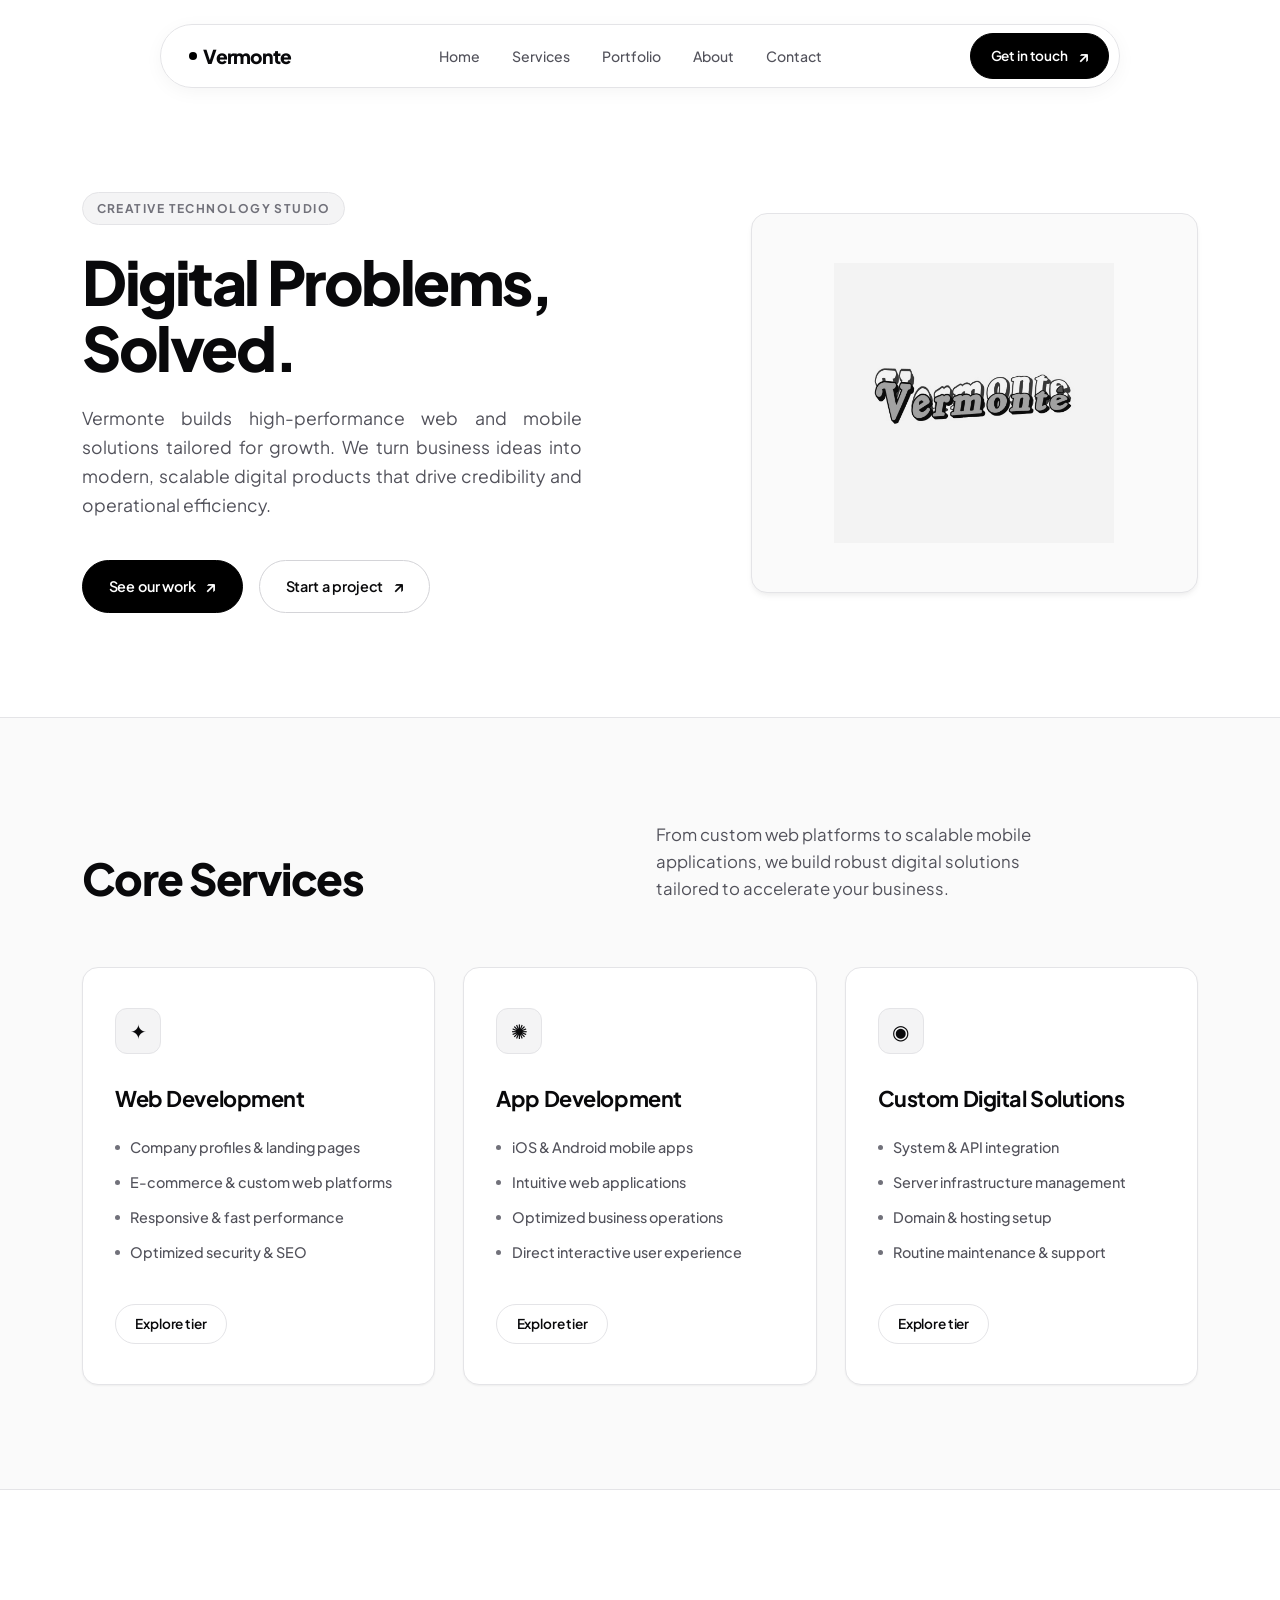
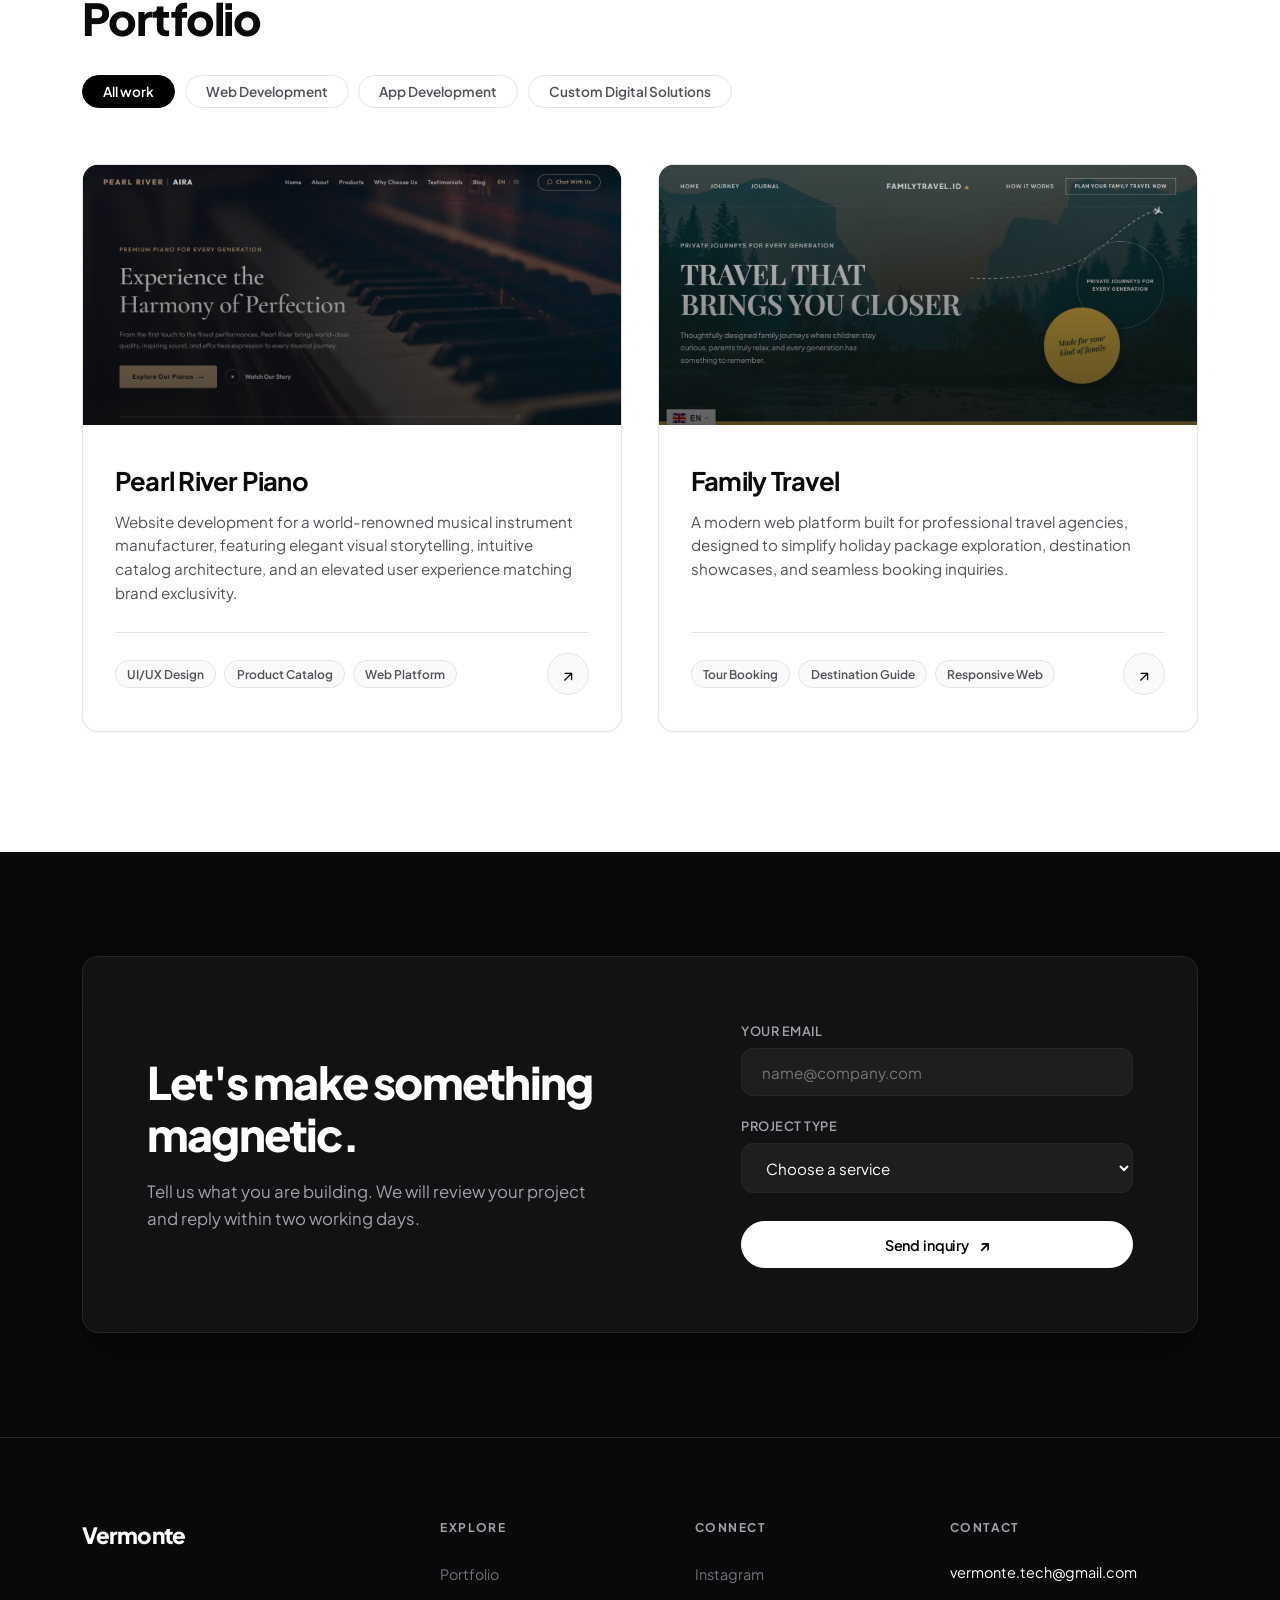
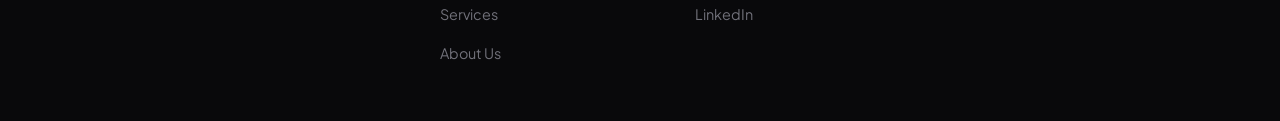
==== commit 46e7303f: "Update layout" ====
--- a/index.html
+++ b/index.html
@@ -23,8 +23,8 @@
             <ul class="nav-menu">
                 <li><a href="#hero">Home</a></li>
                 <li><a href="#services">Services</a></li>
-                <li><a href="#portfolio">Work</a></li>
-                <li><a href="#about">About</a></li>
+                <li><a href="#portfolio">Portfolio</a></li>
+                <li><a href="about.html">About</a></li>
                 <li><a href="#contact">Contact</a></li>
             </ul>
 
@@ -73,28 +73,29 @@
             </div>
         </section>
 
-        <!-- Services Section ("Ways we help") -->
+        <!-- Services Section ("Core Services") -->
         <section class="services-section" id="services">
             <div class="container">
                 <!-- Header -->
                 <div class="services-header">
-                    <h2 class="section-title">Ways we help</h2>
+                    <h2 class="section-title">Core Services</h2>
                     <p class="section-subtext">
-                        From sharp strategy to expressive digital craft, we build scalable systems designed to grow with your business.
+                        From custom web platforms to scalable mobile applications, we build robust digital solutions tailored to accelerate your business.
                     </p>
                 </div>
 
                 <!-- 3-Column Grid -->
                 <div class="services-grid">
-                    <!-- Service 1 -->
+                    <!-- Service 1: Web Development -->
                     <article class="service-card">
                         <div>
                             <div class="service-icon-box" aria-hidden="true">✦</div>
-                            <h3 class="service-title">Brand Sprint</h3>
+                            <h3 class="service-title">Web Development</h3>
                             <ul class="service-features">
-                                <li>Positioning workshop</li>
-                                <li>Visual direction</li>
-                                <li>Launch-ready toolkit</li>
+                                <li>Company profiles & landing pages</li>
+                                <li>E-commerce & custom web platforms</li>
+                                <li>Responsive & fast performance</li>
+                                <li>Optimized security & SEO</li>
                             </ul>
                         </div>
                         <div class="service-card-footer">
@@ -102,15 +103,16 @@
                         </div>
                     </article>
 
-                    <!-- Service 2 -->
+                    <!-- Service 2: App Development -->
                     <article class="service-card">
                         <div>
                             <div class="service-icon-box" aria-hidden="true">✺</div>
-                            <h3 class="service-title">Digital Experiences</h3>
+                            <h3 class="service-title">App Development</h3>
                             <ul class="service-features">
-                                <li>Custom web architecture</li>
-                                <li>Interactive UI/UX design</li>
-                                <li>Performance optimization</li>
+                                <li>iOS & Android mobile apps</li>
+                                <li>Intuitive web applications</li>
+                                <li>Optimized business operations</li>
+                                <li>Direct interactive user experience</li>
                             </ul>
                         </div>
                         <div class="service-card-footer">
@@ -118,80 +120,79 @@
                         </div>
                     </article>
 
-                    <!-- Service 3 -->
+                    <!-- Service 3: Custom Digital Solutions -->
                     <article class="service-card">
                         <div>
                             <div class="service-icon-box" aria-hidden="true">◉</div>
-                            <h3 class="service-title">Creative Partnership</h3>
+                            <h3 class="service-title">Custom Digital Solutions</h3>
                             <ul class="service-features">
-                                <li>Dedicated engineering sprint</li>
-                                <li>Design system maintenance</li>
-                                <li>Ongoing strategic advisory</li>
+                                <li>System & API integration</li>
+                                <li>Server infrastructure management</li>
+                                <li>Domain & hosting setup</li>
+                                <li>Routine maintenance & support</li>
                             </ul>
                         </div>
                         <div class="service-card-footer">
-                            <a href="#contact" class="btn btn-primary btn-sm">Retainer info</a>
-                        </div>
-                    </article>
-                </div>
-            </div>
-        </section>
-
-        <!-- Selected Work (Portfolio) Section -->
+                            <a href="#contact" class="btn btn-outline">Explore tier</a>
+                        </div>
+                    </article>
+                </div>
+            </div>
+        </section>
+
+        <!-- Portfolio Section -->
         <section class="portfolio-section" id="portfolio">
             <div class="container">
                 <!-- Header -->
                 <div class="portfolio-header">
-                    <h2 class="section-title">Selected work</h2>
+                    <h2 class="section-title">Portfolio</h2>
                     <!-- Category Filter Tabs -->
                     <div class="filter-group" role="tablist" aria-label="Portfolio Category Filter">
                         <button class="filter-btn active" data-filter="all" role="tab" aria-selected="true">All work</button>
-                        <button class="filter-btn" data-filter="branding" role="tab" aria-selected="false">Branding</button>
-                        <button class="filter-btn" data-filter="digital" role="tab" aria-selected="false">Digital</button>
-                        <button class="filter-btn" data-filter="development" role="tab" aria-selected="false">Development</button>
+                        <button class="filter-btn" data-filter="web" role="tab" aria-selected="false">Web Development</button>
+                        <button class="filter-btn" data-filter="app" role="tab" aria-selected="false">App Development</button>
+                        <button class="filter-btn" data-filter="custom" role="tab" aria-selected="false">Custom Digital Solutions</button>
                     </div>
                 </div>
 
                 <!-- Grid -->
                 <div class="portfolio-grid" id="portfolioGrid">
-                    <!-- Project 1 -->
-                    <article class="project-card" data-category="branding">
+                    <!-- Project 1: Pearl River Piano -->
+                    <article class="project-card" data-category="web custom">
                         <div class="project-media-banner">
-                            <div class="geo-circle"></div>
-                            <div class="banner-badge">Brand Architecture</div>
+                            <img src="assets/images/PearlRiver.png" alt="Pearl River Piano Web Experience" class="project-img">
+                            <div class="project-media-overlay"></div>
                         </div>
                         <div class="project-body">
-                            <span class="badge-category">Brand Identity</span>
-                            <h3 class="project-title">Aurora Arts Festival</h3>
-                            <p class="project-desc">A revitalized visual identity and immersive digital showcase platform.</p>
+                            <h3 class="project-title">Pearl River Piano</h3>
+                            <p class="project-desc">Website development for a world-renowned musical instrument manufacturer, featuring elegant visual storytelling, intuitive catalog architecture, and an elevated user experience matching brand exclusivity.</p>
                             <div class="project-footer">
                                 <div class="tag-group">
-                                    <span class="tag-pill">Strategy</span>
-                                    <span class="tag-pill">Webflow</span>
-                                    <span class="tag-pill">Motion</span>
+                                    <span class="tag-pill">UI/UX Design</span>
+                                    <span class="tag-pill">Product Catalog</span>
+                                    <span class="tag-pill">Web Platform</span>
                                 </div>
-                                <a href="#contact" class="btn-icon-round" aria-label="Explore Aurora Arts Festival project">↗</a>
+                                <a href="#contact" class="btn-icon-round" aria-label="Explore Pearl River Piano project">↗</a>
                             </div>
                         </div>
                     </article>
 
-                    <!-- Project 2 -->
-                    <article class="project-card" data-category="digital">
+                    <!-- Project 2: Family Travel -->
+                    <article class="project-card" data-category="web app">
                         <div class="project-media-banner">
-                            <div class="geo-circle"></div>
-                            <div class="banner-badge">Digital Product</div>
+                            <img src="assets/images/FamilyTravel.png" alt="Family Travel.Id Tourism Platform" class="project-img">
+                            <div class="project-media-overlay"></div>
                         </div>
                         <div class="project-body">
-                            <span class="badge-category">Platform Design</span>
-                            <h3 class="project-title">Luma Music Platform</h3>
-                            <p class="project-desc">A vivid identity system and interactive audio-streaming user experience.</p>
+                            <h3 class="project-title">Family Travel</h3>
+                            <p class="project-desc">A modern web platform built for professional travel agencies, designed to simplify holiday package exploration, destination showcases, and seamless booking inquiries.</p>
                             <div class="project-footer">
                                 <div class="tag-group">
-                                    <span class="tag-pill">Strategy</span>
-                                    <span class="tag-pill">Next.js</span>
-                                    <span class="tag-pill">Audio API</span>
+                                    <span class="tag-pill">Tour Booking</span>
+                                    <span class="tag-pill">Destination Guide</span>
+                                    <span class="tag-pill">Responsive Web</span>
                                 </div>
-                                <a href="#contact" class="btn-icon-round" aria-label="Explore Luma Music Platform project">↗</a>
+                                <a href="#contact" class="btn-icon-round" aria-label="Explore Family Travel project">↗</a>
                             </div>
                         </div>
                     </article>
@@ -220,9 +221,9 @@
                             <label for="serviceSelect">Project type</label>
                             <select id="serviceSelect" class="form-control" required>
                                 <option value="" disabled selected>Choose a service</option>
-                                <option value="brand">Brand Sprint</option>
-                                <option value="digital">Digital Experiences</option>
-                                <option value="partnership">Creative Partnership</option>
+                                <option value="web">Web Development</option>
+                                <option value="app">App Development</option>
+                                <option value="custom">Custom Digital Solutions</option>
                             </select>
                         </div>
 
@@ -247,9 +248,9 @@
             <div class="footer-col">
                 <h4 class="footer-column-title">Explore</h4>
                 <ul class="footer-links">
-                    <li><a href="#portfolio">Work</a></li>
+                    <li><a href="#portfolio">Portfolio</a></li>
                     <li><a href="#services">Services</a></li>
-                    <li><a href="#about">Studio</a></li>
+                    <li><a href="about.html">About Us</a></li>
                 </ul>
             </div>
 
@@ -258,17 +259,15 @@
                 <h4 class="footer-column-title">Connect</h4>
                 <ul class="footer-links">
                     <li><a href="https://instagram.com" target="_blank" rel="noopener noreferrer">Instagram</a></li>
-                    <li><a href="https://linkedin.com" target="_blank" rel="noopener noreferrer">LinkedIn</a></li>
-                    <li><a href="https://behance.net" target="_blank" rel="noopener noreferrer">Behance</a></li>
+                    <li><a href="https://www.linkedin.com/company/vermonte-tech/" target="_blank" rel="noopener noreferrer">LinkedIn</a></li>
                 </ul>
             </div>
 
-            <!-- Visit / Info -->
+            <!-- Contact -->
             <div class="footer-col">
-                <h4 class="footer-column-title">Visit</h4>
+                <h4 class="footer-column-title">Contact</h4>
                 <div class="footer-contact-info">
-                    <p>Kotawali — Tangerang</p>
-                    <p><a href="mailto:vermonte@support.com">vermonte@support.com</a></p>
+                    <p><a href="mailto:vermonte.tech@gmail.com">vermonte.tech@gmail.com</a></p>
                 </div>
             </div>
         </div>
--- a/css/style.css
+++ b/css/style.css
@@ -402,6 +402,19 @@
   margin-bottom: 2.5rem;
 }
 
+.about-description {
+  max-width: 540px;
+  margin-bottom: 1.5rem;
+}
+
+@media (min-width: 993px) {
+  .hero-description,
+  .about-description {
+    text-align: justify;
+    text-justify: inter-word;
+  }
+}
+
 .hero-actions {
   display: flex;
   gap: 1rem;
@@ -559,12 +572,23 @@
   font-weight: 500;
   display: flex;
   align-items: center;
-  gap: 0.5rem;
+  gap: 0.65rem;
 }
 
 .service-features li::before {
-  content: '—';
-  color: var(--text-muted);
+  content: '';
+  display: inline-block;
+  width: 5px;
+  height: 5px;
+  border-radius: 50%;
+  background-color: var(--text-muted);
+  flex-shrink: 0;
+  transition: background-color 0.2s ease, transform 0.2s ease;
+}
+
+.service-card:hover .service-features li::before {
+  background-color: var(--text-primary);
+  transform: scale(1.15);
 }
 
 .service-card-footer {
@@ -665,6 +689,32 @@
   display: flex;
   align-items: center;
   justify-content: center;
+}
+
+.project-img {
+  width: 100%;
+  height: 100%;
+  object-fit: cover;
+  object-position: top center;
+  position: absolute;
+  top: 0;
+  left: 0;
+  transition: transform 0.6s cubic-bezier(0.16, 1, 0.3, 1), filter 0.3s ease;
+}
+
+.project-card:hover .project-img {
+  transform: scale(1.05);
+}
+
+.project-media-overlay {
+  position: absolute;
+  top: 0;
+  left: 0;
+  width: 100%;
+  height: 100%;
+  background: linear-gradient(180deg, rgba(9, 9, 11, 0.15) 0%, rgba(9, 9, 11, 0.65) 100%);
+  z-index: 1;
+  pointer-events: none;
 }
 
 .geo-circle {
@@ -676,11 +726,13 @@
   border-radius: 50%;
   background: radial-gradient(circle, rgba(255,255,255,0.1) 0%, rgba(255,255,255,0) 70%);
   transition: transform 0.6s cubic-bezier(0.16, 1, 0.3, 1);
+  z-index: 1;
 }
 
 .banner-badge {
   position: relative;
-  background-color: rgba(255, 255, 255, 0.08);
+  z-index: 2;
+  background-color: rgba(9, 9, 11, 0.6);
   border: 1px solid var(--border-glass);
   backdrop-filter: blur(8px);
   padding: 0.5rem 1.25rem;
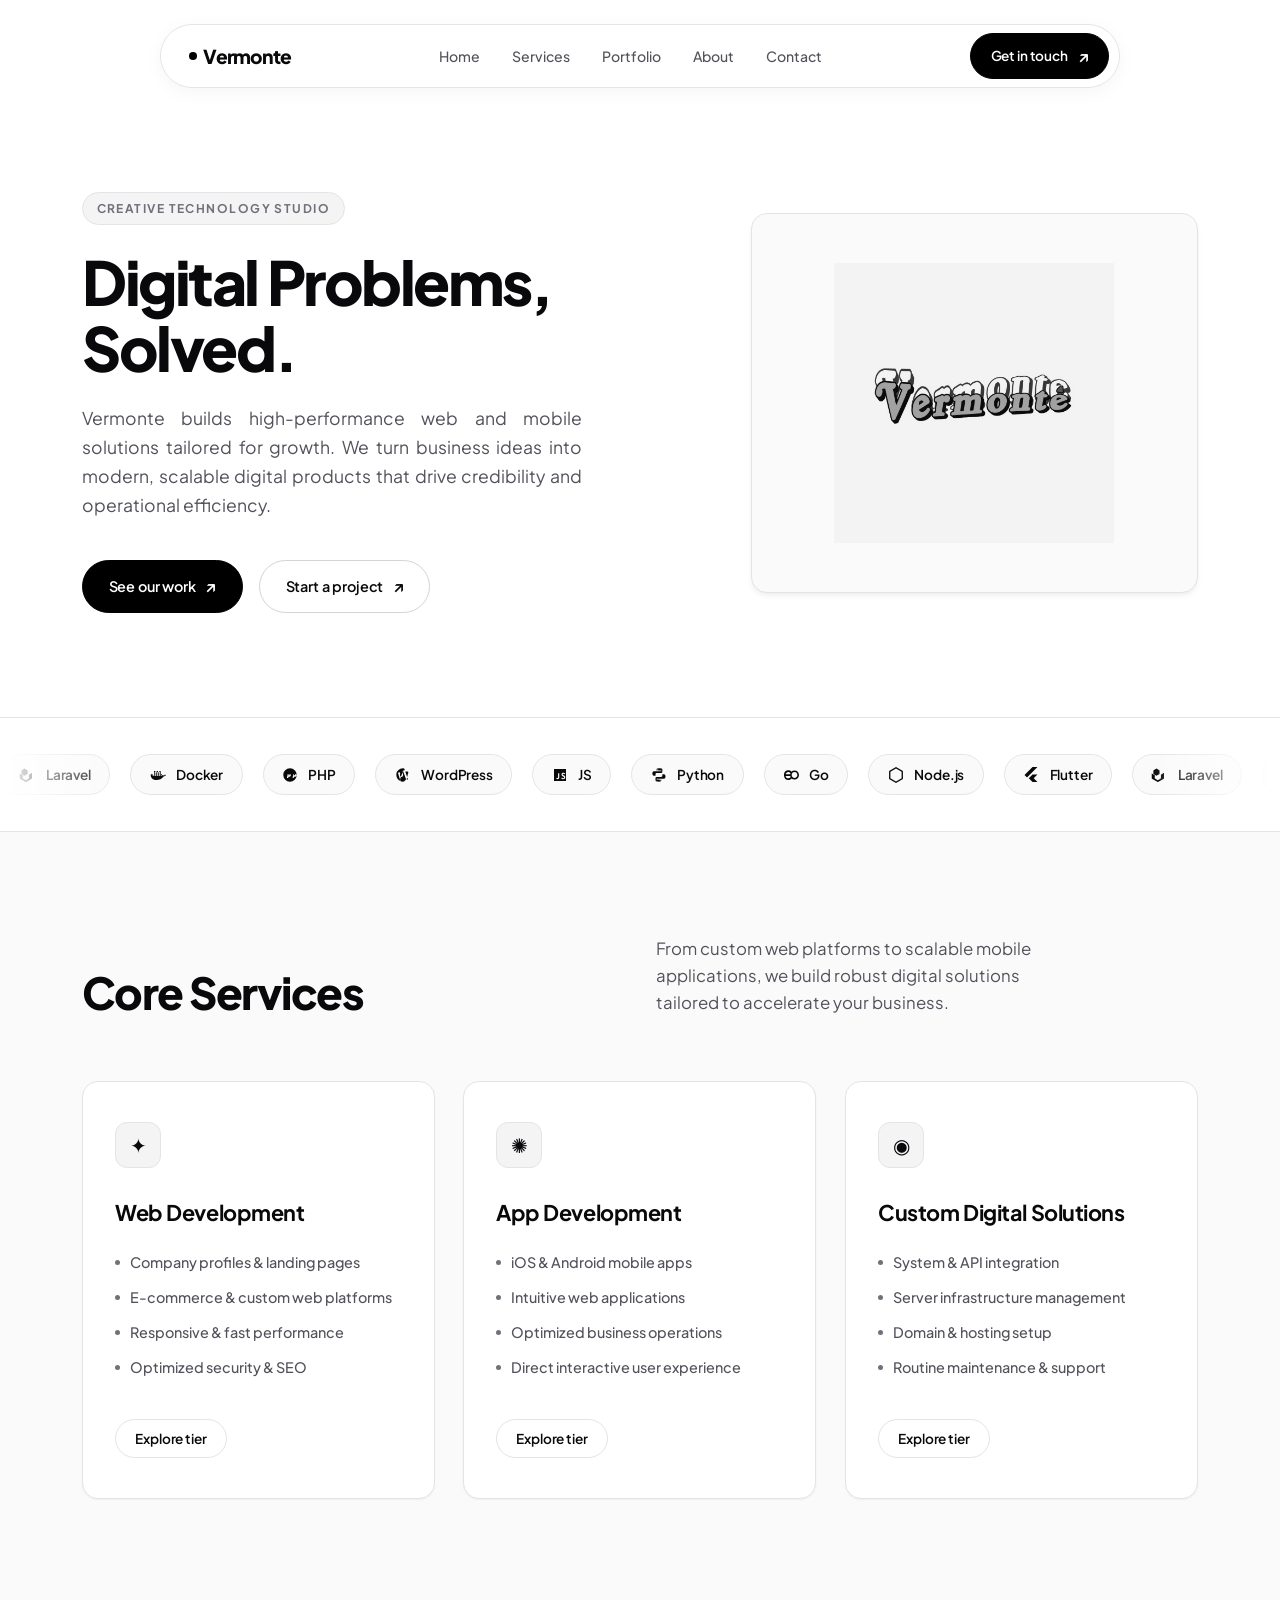
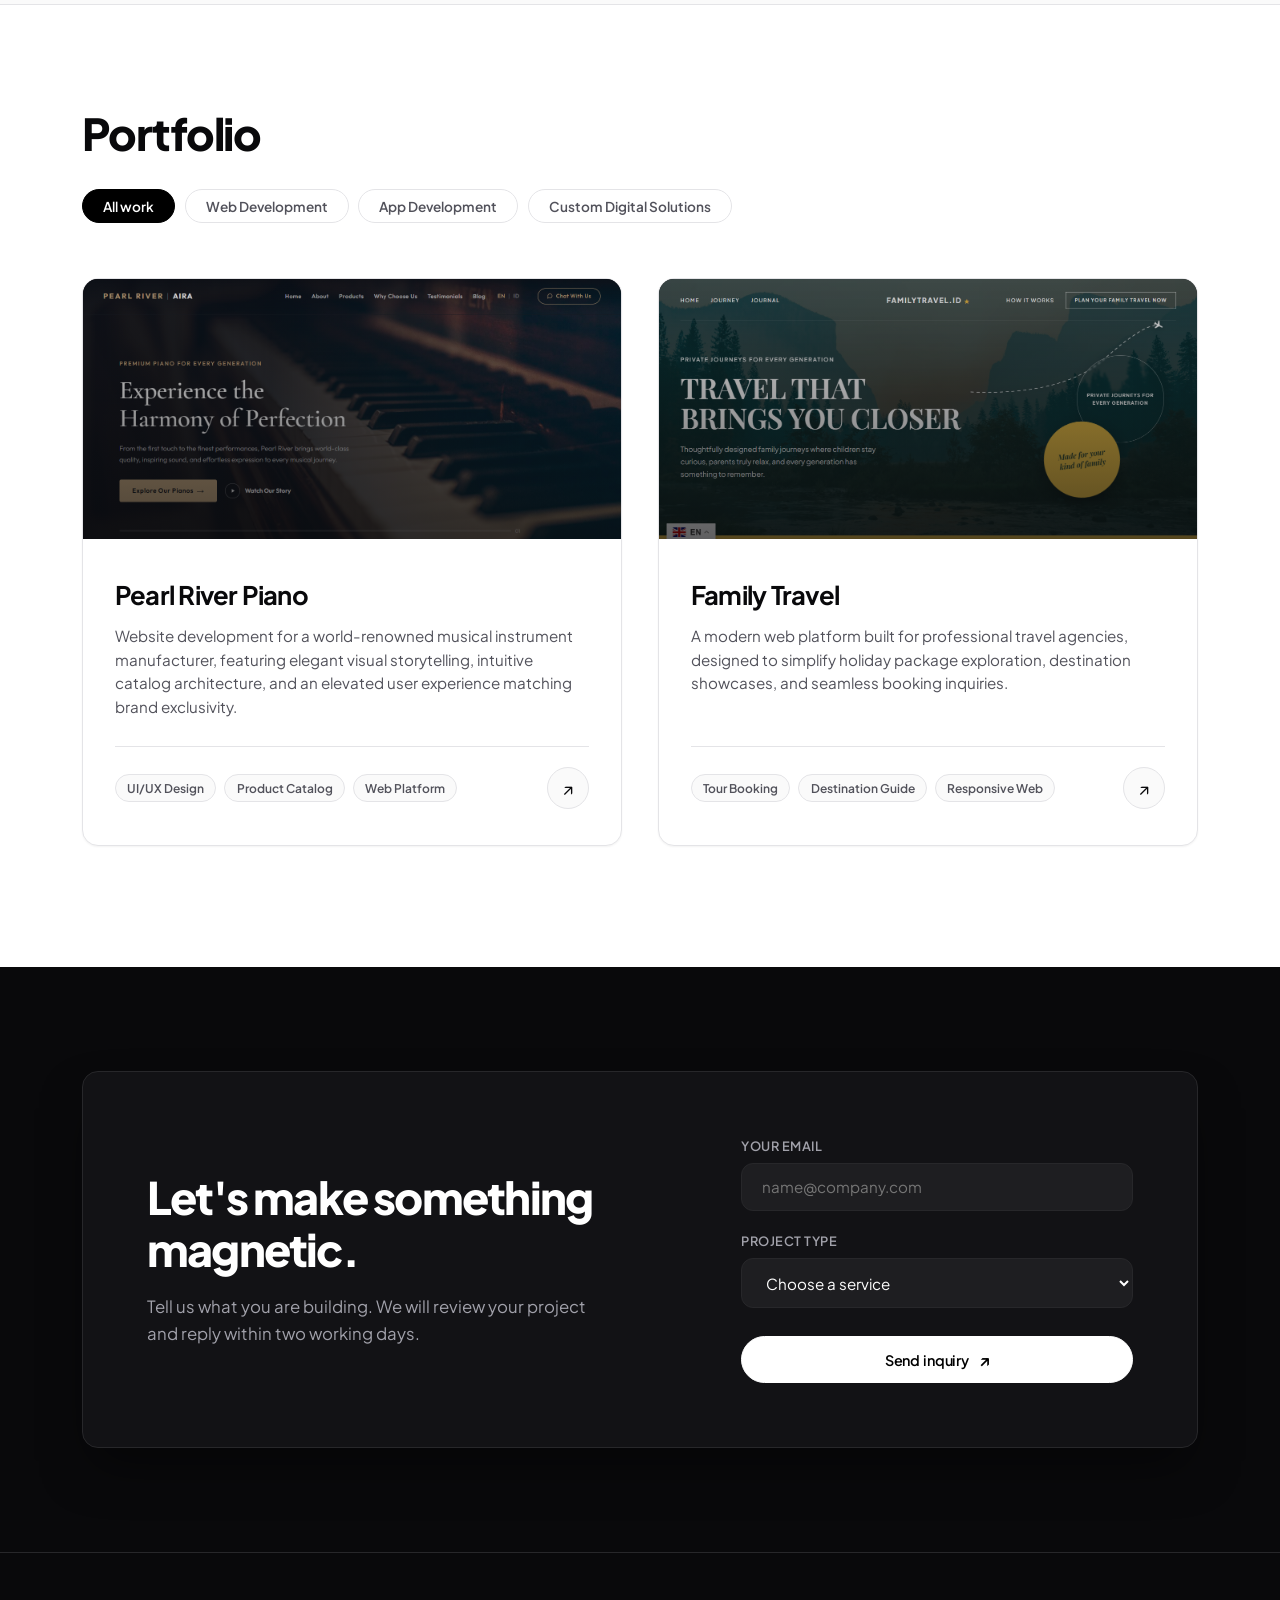
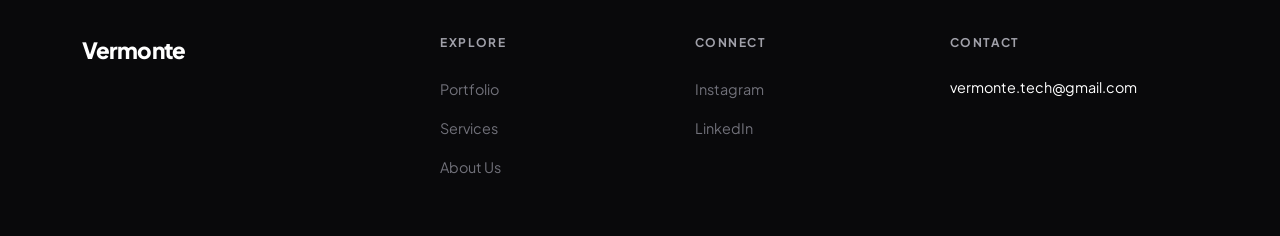
==== commit 86ac315b: "add new tech stack marqee, add new silhoute reveal and spotlight styling on hero section" ====
--- a/index.html
+++ b/index.html
@@ -73,11 +73,40 @@
             </div>
         </section>
 
+        <!-- Tech Stack Marquee -->
+        <section class="tech-marquee-section" aria-label="Technologies we use">
+            <div class="tech-marquee-wrapper">
+                <div class="tech-marquee-track">
+                    <!-- Set 1 -->
+                    <div class="tech-pill"><span class="tech-icon" aria-hidden="true"><svg width="16" height="16" viewBox="0 0 24 24" fill="currentColor"><path d="M8.2 2.3l4.3 2.5a.6.6 0 0 1 .3.5v5.3l-4.6 2.6-4.6-2.6V5.3a.6.6 0 0 1 .3-.5l4.3-2.5zm11.3 6.5l-4.6 2.7v5.3a.6.6 0 0 1-.3.5l-4.3 2.5-4.3-2.5a.6.6 0 0 1-.3-.5v-4.4l-4.6-2.7V17a.6.6 0 0 0 .3.5l8.6 5a.6.6 0 0 0 .6 0l8.6-5a.6.6 0 0 0 .3-.5V8.8z"/></svg></span><span class="tech-name">Laravel</span></div>
+                    <div class="tech-pill"><span class="tech-icon" aria-hidden="true"><svg width="16" height="16" viewBox="0 0 24 24" fill="currentColor"><path d="M13 8h2v2h-2zm-3 0h2v2h-2zm-3 0h2v2H7zm-3 3h2v2H4zm3 0h2v2H7zm3 0h2v2h-2zm3 0h2v2h-2zm3 0h2v2h-2zm6.5 1.5c-.4 0-1.2.1-1.6.4-1.1-.8-2.6-.9-3.8-.4-.3-1-.9-1.8-1.7-2.3L16 11V6h-2v2h-2V6h-2v2H8V6H6v5H2c-.5 0-1 .4-1 .9 0 3.3 2 6.1 5 7.1 5.4 1.8 11.2-.4 14.4-4.8 1.2-.1 2.6-.7 3.6-2.2-.7-.3-1.4-.5-2.2-.5h-.3z"/></svg></span><span class="tech-name">Docker</span></div>
+                    <div class="tech-pill"><span class="tech-icon" aria-hidden="true"><svg width="16" height="16" viewBox="0 0 24 24" fill="currentColor"><path d="M12 2C6.48 2 2 6.48 2 12s4.48 10 10 10 10-4.48 10-10S17.52 2 12 2zm-4.5 13.5l1.2-5h2.5c1.2 0 2 .6 2 1.8 0 1.5-1.1 2.2-2.3 2.2H9.8l-.5 2H7.5zm1.9-3.3h1.1c.7 0 1.1-.3 1.1-.9 0-.5-.4-.8-.9-.8H9.9l-.5 1.7zm6.6 3.3l1.2-5h2.5c1.2 0 2 .6 2 1.8 0 1.5-1.1 2.2-2.3 2.2h-1.4l-.5 2H16zm1.9-3.3h1.1c.7 0 1.1-.3 1.1-.9 0-.5-.4-.8-.9-.8h-1.2l-.5 1.7z"/></svg></span><span class="tech-name">PHP</span></div>
+                    <div class="tech-pill"><span class="tech-icon" aria-hidden="true"><svg width="16" height="16" viewBox="0 0 24 24" fill="currentColor"><path d="M12 2C6.477 2 2 6.477 2 12c0 4.237 2.636 7.855 6.356 9.312L4.697 9.873c-.002-.023-.002-.047-.002-.072 0-.97.74-1.74 1.696-1.74.836 0 1.344.597 1.344 1.373 0 .716-.388 1.85-.388 2.746 0 1.492 1.074 2.656 2.597 2.656 1.403 0 2.209-.985 2.209-2.298 0-1.85-.925-3.671-.925-5.074 0-1.612 1.104-2.656 2.746-2.656.328 0 .657.06.955.15C13.91 2.149 12.985 2 12 2zm0 20c-1.88 0-3.626-.52-5.119-1.433l5.09-14.731c.03.03.06.06.09.09l4.567 12.508C15.224 20.358 13.672 22 12 22zm7.644-3.149L15.358 6.94c.478-.06.985-.09 1.493-.09 1.164 0 2.268.209 3.283.597-1.373 5.433-2.493 9.403-2.493 11.404z"/></svg></span><span class="tech-name">WordPress</span></div>
+                    <div class="tech-pill"><span class="tech-icon" aria-hidden="true"><svg width="16" height="16" viewBox="0 0 24 24" fill="currentColor"><path d="M3 3h18v18H3V3zm13.7 13.8c-.8 0-1.4-.4-1.7-.9l-1.3.8c.6 1.1 1.6 1.7 3 1.7 1.9 0 3.2-1.1 3.2-2.9 0-1.8-1.2-2.5-2.6-3.1-.9-.4-1.3-.7-1.3-1.3 0-.6.5-1 1.2-1 .7 0 1.2.3 1.5.8l1.3-.8c-.5-.9-1.4-1.5-2.8-1.5-1.7 0-2.9 1-2.9 2.6 0 1.7 1.1 2.4 2.5 3 .9.4 1.4.8 1.4 1.4 0 .7-.6 1.2-1.5 1.2zm-5.8-.2v-7.2H9.1v5.7c0 1.1-.5 1.5-1.3 1.5-.4 0-.8-.1-1-.3l-.4 1.5c.4.3 1 .4 1.7.4 1.8 0 2.7-.9 2.7-2.6z"/></svg></span><span class="tech-name">JS</span></div>
+                    <div class="tech-pill"><span class="tech-icon" aria-hidden="true"><svg width="16" height="16" viewBox="0 0 24 24" fill="currentColor"><path d="M11.9 2c-3.7 0-3.5 1.6-3.5 1.6v1.7h7.1v1H5.4S2 5.9 2 9.7c0 3.8 3 3.6 3 3.6h1.8v-2.5c0-1.8 1.6-1.7 1.6-1.7h7.1c1.5 0 1.5-1.5 1.5-1.5V3.6S17.4 2 11.9 2zm-1.9 1.7c.6 0 1 .4 1 1s-.4 1-1 1-1-.4-1-1 .4-1 1-1zm1.9 18.3c3.7 0 3.5-1.6 3.5-1.6v-1.7H8.3v-1h10.1s3.4.4 3.4-3.4c0-3.8-3-3.6-3-3.6H17v2.5c0 1.8-1.6 1.7-1.6 1.7H8.3c-1.5 0-1.5 1.5-1.5 1.5v3.9s-.4 1.7 5.1 1.7zm1.9-1.7c-.6 0-1-.4-1-1s.4-1 1-1 1 .4 1 1-.4 1-1 1z"/></svg></span><span class="tech-name">Python</span></div>
+                    <div class="tech-pill"><span class="tech-icon" aria-hidden="true"><svg width="16" height="16" viewBox="0 0 24 24" fill="currentColor"><path d="M1.5 10.5C2 7.5 4.5 5 8 5c2.3 0 4.1 1 5.3 2.7l-2.4 1.4C10.1 7.9 9.1 7.4 8 7.4 5.9 7.4 4.3 9 3.9 11h9.1v2.4H3.9c.4 2 2 3.6 4.1 3.6 1.3 0 2.4-.6 3.1-1.6l2.3 1.4C12.1 18.6 10.2 19.5 8 19.5c-3.6 0-6.1-2.5-6.5-6.5zm15.8-5.3c3.7 0 6.7 3 6.7 6.8s-3 6.8-6.7 6.8c-3.7 0-6.7-3-6.7-6.8s3-6.8 6.7-6.8zm0 2.4c-2.4 0-4.3 2-4.3 4.4s1.9 4.4 4.3 4.4 4.3-2 4.3-4.4-1.9-4.4-4.3-4.4z"/></svg></span><span class="tech-name">Go</span></div>
+                    <div class="tech-pill"><span class="tech-icon" aria-hidden="true"><svg width="16" height="16" viewBox="0 0 24 24" fill="currentColor"><path d="M12 0l10.4 6v12L12 24 1.6 18V6L12 0zm0 2.3L3.6 7.1v9.8L12 21.7l8.4-4.8V7.1L12 2.3z"/></svg></span><span class="tech-name">Node.js</span></div>
+                    <div class="tech-pill"><span class="tech-icon" aria-hidden="true"><svg width="16" height="16" viewBox="0 0 24 24" fill="currentColor"><path d="M14.314 0L2.3 12 6 15.7 21.684 0h-7.37zM14.314 11.215L8.71 16.82l5.604 5.604h7.37L16.08 16.82l5.604-5.605h-7.37z"/></svg></span><span class="tech-name">Flutter</span></div>
+
+                    <!-- Duplicate for infinite seamless scroll -->
+                    <div class="tech-pill" aria-hidden="true"><span class="tech-icon"><svg width="16" height="16" viewBox="0 0 24 24" fill="currentColor"><path d="M8.2 2.3l4.3 2.5a.6.6 0 0 1 .3.5v5.3l-4.6 2.6-4.6-2.6V5.3a.6.6 0 0 1 .3-.5l4.3-2.5zm11.3 6.5l-4.6 2.7v5.3a.6.6 0 0 1-.3.5l-4.3 2.5-4.3-2.5a.6.6 0 0 1-.3-.5v-4.4l-4.6-2.7V17a.6.6 0 0 0 .3.5l8.6 5a.6.6 0 0 0 .6 0l8.6-5a.6.6 0 0 0 .3-.5V8.8z"/></svg></span><span class="tech-name">Laravel</span></div>
+                    <div class="tech-pill" aria-hidden="true"><span class="tech-icon"><svg width="16" height="16" viewBox="0 0 24 24" fill="currentColor"><path d="M13 8h2v2h-2zm-3 0h2v2h-2zm-3 0h2v2H7zm-3 3h2v2H4zm3 0h2v2H7zm3 0h2v2h-2zm3 0h2v2h-2zm3 0h2v2h-2zm6.5 1.5c-.4 0-1.2.1-1.6.4-1.1-.8-2.6-.9-3.8-.4-.3-1-.9-1.8-1.7-2.3L16 11V6h-2v2h-2V6h-2v2H8V6H6v5H2c-.5 0-1 .4-1 .9 0 3.3 2 6.1 5 7.1 5.4 1.8 11.2-.4 14.4-4.8 1.2-.1 2.6-.7 3.6-2.2-.7-.3-1.4-.5-2.2-.5h-.3z"/></svg></span><span class="tech-name">Docker</span></div>
+                    <div class="tech-pill" aria-hidden="true"><span class="tech-icon"><svg width="16" height="16" viewBox="0 0 24 24" fill="currentColor"><path d="M12 2C6.48 2 2 6.48 2 12s4.48 10 10 10 10-4.48 10-10S17.52 2 12 2zm-4.5 13.5l1.2-5h2.5c1.2 0 2 .6 2 1.8 0 1.5-1.1 2.2-2.3 2.2H9.8l-.5 2H7.5zm1.9-3.3h1.1c.7 0 1.1-.3 1.1-.9 0-.5-.4-.8-.9-.8H9.9l-.5 1.7zm6.6 3.3l1.2-5h2.5c1.2 0 2 .6 2 1.8 0 1.5-1.1 2.2-2.3 2.2h-1.4l-.5 2H16zm1.9-3.3h1.1c.7 0 1.1-.3 1.1-.9 0-.5-.4-.8-.9-.8h-1.2l-.5 1.7z"/></svg></span><span class="tech-name">PHP</span></div>
+                    <div class="tech-pill" aria-hidden="true"><span class="tech-icon"><svg width="16" height="16" viewBox="0 0 24 24" fill="currentColor"><path d="M12 2C6.477 2 2 6.477 2 12c0 4.237 2.636 7.855 6.356 9.312L4.697 9.873c-.002-.023-.002-.047-.002-.072 0-.97.74-1.74 1.696-1.74.836 0 1.344.597 1.344 1.373 0 .716-.388 1.85-.388 2.746 0 1.492 1.074 2.656 2.597 2.656 1.403 0 2.209-.985 2.209-2.298 0-1.85-.925-3.671-.925-5.074 0-1.612 1.104-2.656 2.746-2.656.328 0 .657.06.955.15C13.91 2.149 12.985 2 12 2zm0 20c-1.88 0-3.626-.52-5.119-1.433l5.09-14.731c.03.03.06.06.09.09l4.567 12.508C15.224 20.358 13.672 22 12 22zm7.644-3.149L15.358 6.94c.478-.06.985-.09 1.493-.09 1.164 0 2.268.209 3.283.597-1.373 5.433-2.493 9.403-2.493 11.404z"/></svg></span><span class="tech-name">WordPress</span></div>
+                    <div class="tech-pill" aria-hidden="true"><span class="tech-icon"><svg width="16" height="16" viewBox="0 0 24 24" fill="currentColor"><path d="M3 3h18v18H3V3zm13.7 13.8c-.8 0-1.4-.4-1.7-.9l-1.3.8c.6 1.1 1.6 1.7 3 1.7 1.9 0 3.2-1.1 3.2-2.9 0-1.8-1.2-2.5-2.6-3.1-.9-.4-1.3-.7-1.3-1.3 0-.6.5-1 1.2-1 .7 0 1.2.3 1.5.8l1.3-.8c-.5-.9-1.4-1.5-2.8-1.5-1.7 0-2.9 1-2.9 2.6 0 1.7 1.1 2.4 2.5 3 .9.4 1.4.8 1.4 1.4 0 .7-.6 1.2-1.5 1.2zm-5.8-.2v-7.2H9.1v5.7c0 1.1-.5 1.5-1.3 1.5-.4 0-.8-.1-1-.3l-.4 1.5c.4.3 1 .4 1.7.4 1.8 0 2.7-.9 2.7-2.6z"/></svg></span><span class="tech-name">JS</span></div>
+                    <div class="tech-pill" aria-hidden="true"><span class="tech-icon"><svg width="16" height="16" viewBox="0 0 24 24" fill="currentColor"><path d="M11.9 2c-3.7 0-3.5 1.6-3.5 1.6v1.7h7.1v1H5.4S2 5.9 2 9.7c0 3.8 3 3.6 3 3.6h1.8v-2.5c0-1.8 1.6-1.7 1.6-1.7h7.1c1.5 0 1.5-1.5 1.5-1.5V3.6S17.4 2 11.9 2zm-1.9 1.7c.6 0 1 .4 1 1s-.4 1-1 1-1-.4-1-1 .4-1 1-1zm1.9 18.3c3.7 0 3.5-1.6 3.5-1.6v-1.7H8.3v-1h10.1s3.4.4 3.4-3.4c0-3.8-3-3.6-3-3.6H17v2.5c0 1.8-1.6 1.7-1.6 1.7H8.3c-1.5 0-1.5 1.5-1.5 1.5v3.9s-.4 1.7 5.1 1.7zm1.9-1.7c-.6 0-1-.4-1-1s.4-1 1-1 1 .4 1 1-.4 1-1 1z"/></svg></span><span class="tech-name">Python</span></div>
+                    <div class="tech-pill" aria-hidden="true"><span class="tech-icon"><svg width="16" height="16" viewBox="0 0 24 24" fill="currentColor"><path d="M1.5 10.5C2 7.5 4.5 5 8 5c2.3 0 4.1 1 5.3 2.7l-2.4 1.4C10.1 7.9 9.1 7.4 8 7.4 5.9 7.4 4.3 9 3.9 11h9.1v2.4H3.9c.4 2 2 3.6 4.1 3.6 1.3 0 2.4-.6 3.1-1.6l2.3 1.4C12.1 18.6 10.2 19.5 8 19.5c-3.6 0-6.1-2.5-6.5-6.5zm15.8-5.3c3.7 0 6.7 3 6.7 6.8s-3 6.8-6.7 6.8c-3.7 0-6.7-3-6.7-6.8s3-6.8 6.7-6.8zm0 2.4c-2.4 0-4.3 2-4.3 4.4s1.9 4.4 4.3 4.4 4.3-2 4.3-4.4-1.9-4.4-4.3-4.4z"/></svg></span><span class="tech-name">Go</span></div>
+                    <div class="tech-pill" aria-hidden="true"><span class="tech-icon"><svg width="16" height="16" viewBox="0 0 24 24" fill="currentColor"><path d="M12 0l10.4 6v12L12 24 1.6 18V6L12 0zm0 2.3L3.6 7.1v9.8L12 21.7l8.4-4.8V7.1L12 2.3z"/></svg></span><span class="tech-name">Node.js</span></div>
+                    <div class="tech-pill" aria-hidden="true"><span class="tech-icon"><svg width="16" height="16" viewBox="0 0 24 24" fill="currentColor"><path d="M14.314 0L2.3 12 6 15.7 21.684 0h-7.37zM14.314 11.215L8.71 16.82l5.604 5.604h7.37L16.08 16.82l5.604-5.605h-7.37z"/></svg></span><span class="tech-name">Flutter</span></div>
+                </div>
+            </div>
+        </section>
+
         <!-- Services Section ("Core Services") -->
         <section class="services-section" id="services">
             <div class="container">
                 <!-- Header -->
-                <div class="services-header">
+                <div class="services-header reveal">
                     <h2 class="section-title">Core Services</h2>
                     <p class="section-subtext">
                         From custom web platforms to scalable mobile applications, we build robust digital solutions tailored to accelerate your business.
@@ -87,7 +116,7 @@
                 <!-- 3-Column Grid -->
                 <div class="services-grid">
                     <!-- Service 1: Web Development -->
-                    <article class="service-card">
+                    <article class="service-card reveal reveal-delay-1">
                         <div>
                             <div class="service-icon-box" aria-hidden="true">✦</div>
                             <h3 class="service-title">Web Development</h3>
@@ -104,7 +133,7 @@
                     </article>
 
                     <!-- Service 2: App Development -->
-                    <article class="service-card">
+                    <article class="service-card reveal reveal-delay-2">
                         <div>
                             <div class="service-icon-box" aria-hidden="true">✺</div>
                             <h3 class="service-title">App Development</h3>
@@ -121,7 +150,7 @@
                     </article>
 
                     <!-- Service 3: Custom Digital Solutions -->
-                    <article class="service-card">
+                    <article class="service-card reveal reveal-delay-3">
                         <div>
                             <div class="service-icon-box" aria-hidden="true">◉</div>
                             <h3 class="service-title">Custom Digital Solutions</h3>
@@ -144,7 +173,7 @@
         <section class="portfolio-section" id="portfolio">
             <div class="container">
                 <!-- Header -->
-                <div class="portfolio-header">
+                <div class="portfolio-header reveal">
                     <h2 class="section-title">Portfolio</h2>
                     <!-- Category Filter Tabs -->
                     <div class="filter-group" role="tablist" aria-label="Portfolio Category Filter">
@@ -158,7 +187,7 @@
                 <!-- Grid -->
                 <div class="portfolio-grid" id="portfolioGrid">
                     <!-- Project 1: Pearl River Piano -->
-                    <article class="project-card" data-category="web custom">
+                    <article class="project-card reveal reveal-delay-1" data-category="web custom">
                         <div class="project-media-banner">
                             <img src="assets/images/PearlRiver.png" alt="Pearl River Piano Web Experience" class="project-img">
                             <div class="project-media-overlay"></div>
@@ -178,7 +207,7 @@
                     </article>
 
                     <!-- Project 2: Family Travel -->
-                    <article class="project-card" data-category="web app">
+                    <article class="project-card reveal reveal-delay-2" data-category="web app">
                         <div class="project-media-banner">
                             <img src="assets/images/FamilyTravel.png" alt="Family Travel.Id Tourism Platform" class="project-img">
                             <div class="project-media-overlay"></div>
@@ -203,7 +232,7 @@
         <!-- CTA & Contact Section -->
         <section class="cta-section" id="contact">
             <div class="container">
-                <div class="cta-card">
+                <div class="cta-card reveal">
                     <!-- Left Copy -->
                     <div class="cta-left">
                         <h2 class="cta-heading">Let's make something magnetic.</h2>
--- a/css/style.css
+++ b/css/style.css
@@ -359,6 +359,61 @@
 .hero-section {
   padding: 5rem 0 6.5rem 0;
   position: relative;
+  overflow: hidden;
+  --spotlight-x: 50%;
+  --spotlight-y: 50%;
+  --spotlight-opacity: 0;
+}
+
+/* ponytail: 2D radial spotlight only; upgrade to canvas/WebGL if complex particle mesh requested */
+.hero-section::before {
+  content: '';
+  position: absolute;
+  inset: 0;
+  background: radial-gradient(
+    750px circle at var(--spotlight-x, 50%) var(--spotlight-y, 50%),
+    rgba(9, 9, 11, 0.16) 0%,
+    rgba(9, 9, 11, 0.09) 25%,
+    rgba(9, 9, 11, 0.035) 50%,
+    transparent 75%
+  );
+  opacity: var(--spotlight-opacity, 0);
+  transition: opacity 0.3s ease;
+  pointer-events: none;
+  z-index: 1;
+}
+
+/* Hidden silhouette revealed by cursor spotlight */
+.hero-section::after {
+  content: '';
+  position: absolute;
+  inset: 0;
+  background-image: url('../assets/images/Unflat-Vermonte%20Logo.png');
+  background-repeat: no-repeat;
+  background-position: center;
+  background-size: min(720px, 90vw);
+  pointer-events: none;
+  z-index: 1;
+  filter: brightness(0) opacity(0.25);
+  opacity: var(--spotlight-opacity, 0);
+  -webkit-mask-image: radial-gradient(
+    circle 320px at var(--spotlight-x, 50%) var(--spotlight-y, 50%),
+    black 0%,
+    rgba(0, 0, 0, 0.45) 45%,
+    transparent 75%
+  );
+  mask-image: radial-gradient(
+    circle 320px at var(--spotlight-x, 50%) var(--spotlight-y, 50%),
+    black 0%,
+    rgba(0, 0, 0, 0.45) 45%,
+    transparent 75%
+  );
+  transition: opacity 0.3s ease;
+}
+
+.hero-section > * {
+  position: relative;
+  z-index: 2;
 }
 
 .hero-grid {
@@ -469,6 +524,110 @@
 
 .hero-card:hover .hero-logo-img {
   filter: grayscale(0%) contrast(100%);
+}
+
+/* =========================================
+   TECH STACK MARQUEE
+   ========================================= */
+.tech-marquee-section {
+  padding: 2.25rem 0;
+  border-top: 1px solid var(--border-subtle);
+  background-color: var(--bg-primary);
+  overflow: hidden;
+  position: relative;
+}
+
+.tech-marquee-wrapper {
+  position: relative;
+  width: 100%;
+  overflow: hidden;
+  -webkit-mask-image: linear-gradient(to right, transparent, black 10%, black 90%, transparent);
+  mask-image: linear-gradient(to right, transparent, black 10%, black 90%, transparent);
+}
+
+.tech-marquee-track {
+  display: flex;
+  align-items: center;
+  gap: 1.25rem;
+  width: max-content;
+  animation: marqueeScroll 30s linear infinite;
+  will-change: transform;
+}
+
+.tech-marquee-wrapper:hover .tech-marquee-track {
+  animation-play-state: paused;
+}
+
+@keyframes marqueeScroll {
+  from {
+    transform: translateX(0);
+  }
+  to {
+    transform: translateX(-50%);
+  }
+}
+
+.tech-pill {
+  display: inline-flex;
+  align-items: center;
+  gap: 0.65rem;
+  padding: 0.55rem 1.15rem;
+  border-radius: var(--radius-full);
+  background-color: var(--bg-secondary);
+  border: 1px solid var(--border-subtle);
+  color: var(--text-primary);
+  font-size: 0.85rem;
+  font-weight: 600;
+  letter-spacing: -0.01em;
+  white-space: nowrap;
+  user-select: none;
+  transition: transform 0.25s cubic-bezier(0.16, 1, 0.3, 1), border-color 0.2s ease, background-color 0.2s ease, box-shadow 0.2s ease;
+}
+
+.tech-pill:hover {
+  transform: translateY(-2px);
+  background-color: var(--bg-primary);
+  border-color: var(--border-medium);
+  box-shadow: var(--shadow-sm);
+}
+
+.tech-icon {
+  display: inline-flex;
+  align-items: center;
+  justify-content: center;
+  color: var(--text-primary);
+  width: 16px;
+  height: 16px;
+}
+
+/* =========================================
+   SCROLL REVEAL ANIMATIONS
+   ========================================= */
+.reveal {
+  opacity: 0;
+  transform: translateY(28px);
+  transition: opacity 0.7s cubic-bezier(0.16, 1, 0.3, 1), transform 0.7s cubic-bezier(0.16, 1, 0.3, 1);
+  will-change: opacity, transform;
+}
+
+.reveal.is-revealed {
+  opacity: 1;
+  transform: translateY(0);
+}
+
+.reveal-delay-1 { transition-delay: 0.1s; }
+.reveal-delay-2 { transition-delay: 0.2s; }
+.reveal-delay-3 { transition-delay: 0.3s; }
+
+@media (prefers-reduced-motion: reduce) {
+  .reveal {
+    opacity: 1 !important;
+    transform: none !important;
+    transition: none !important;
+  }
+  .tech-marquee-track {
+    animation: none !important;
+  }
 }
 
 /* =========================================
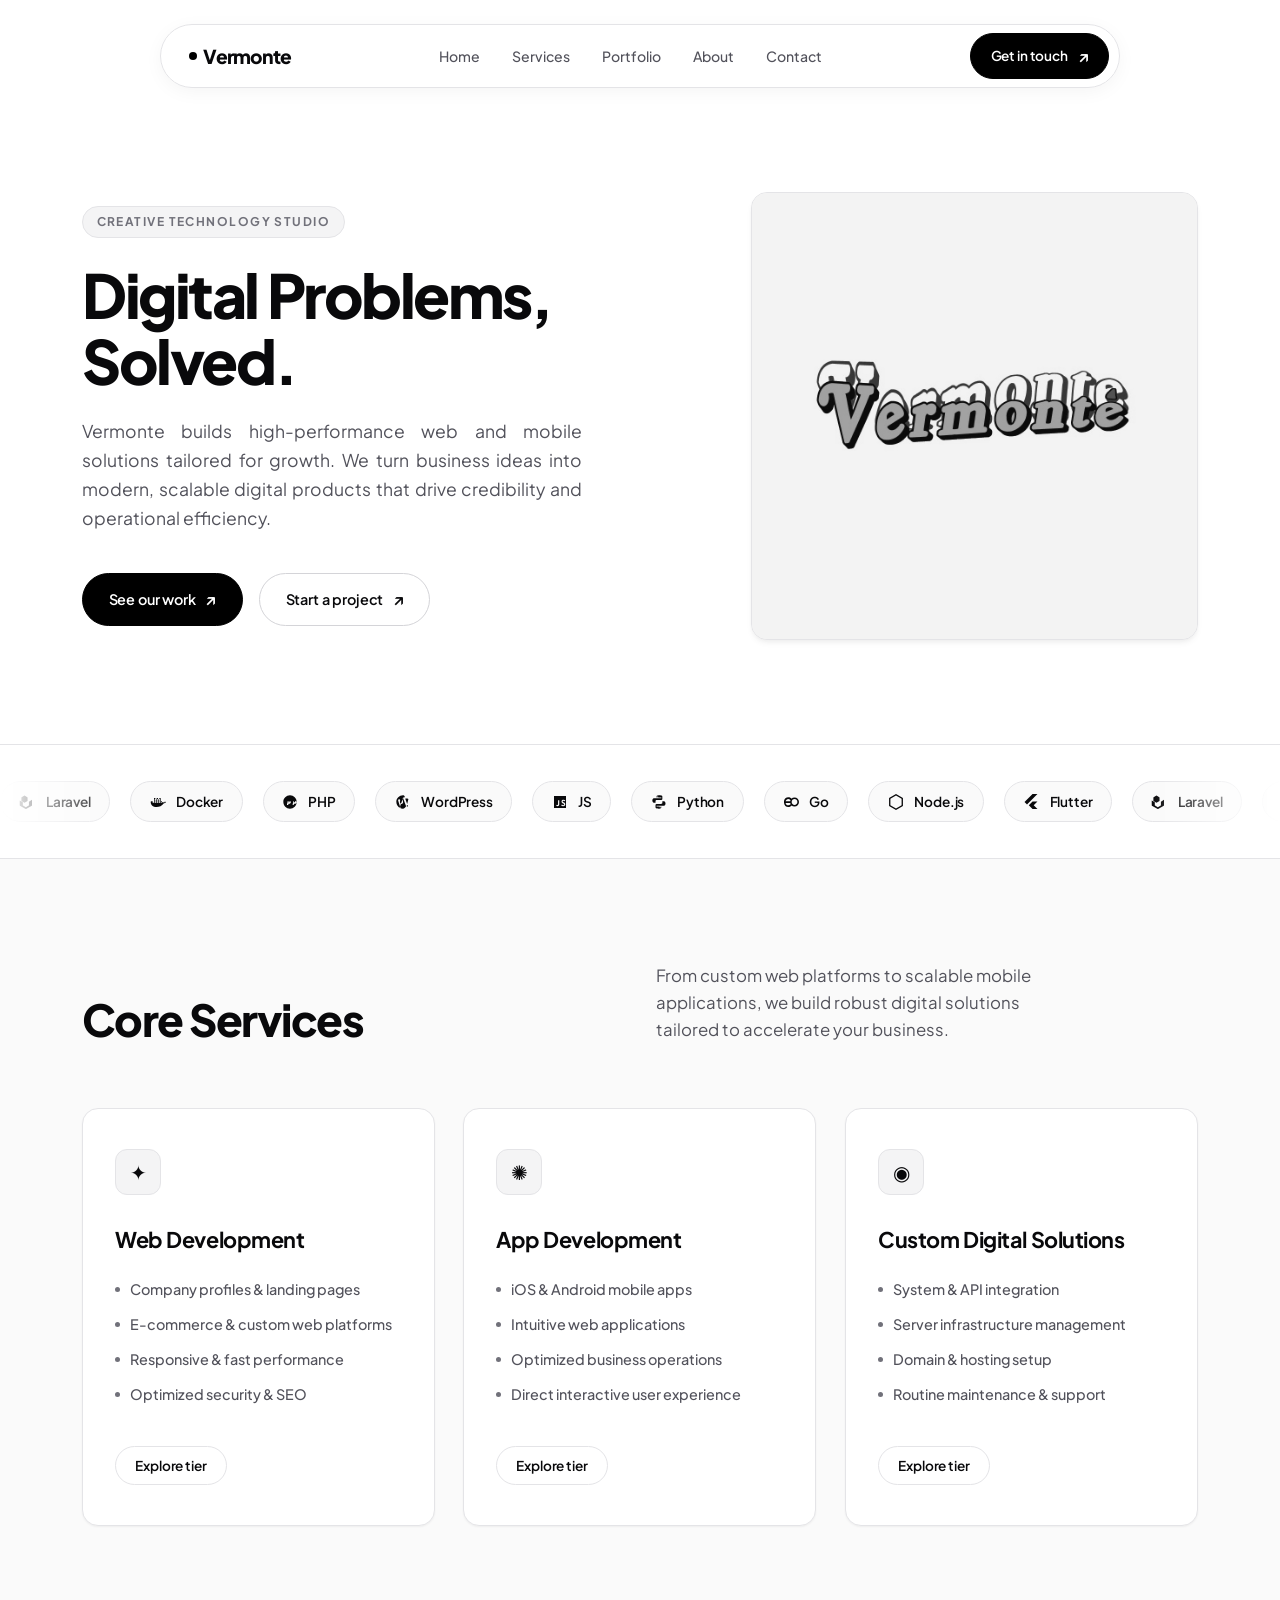
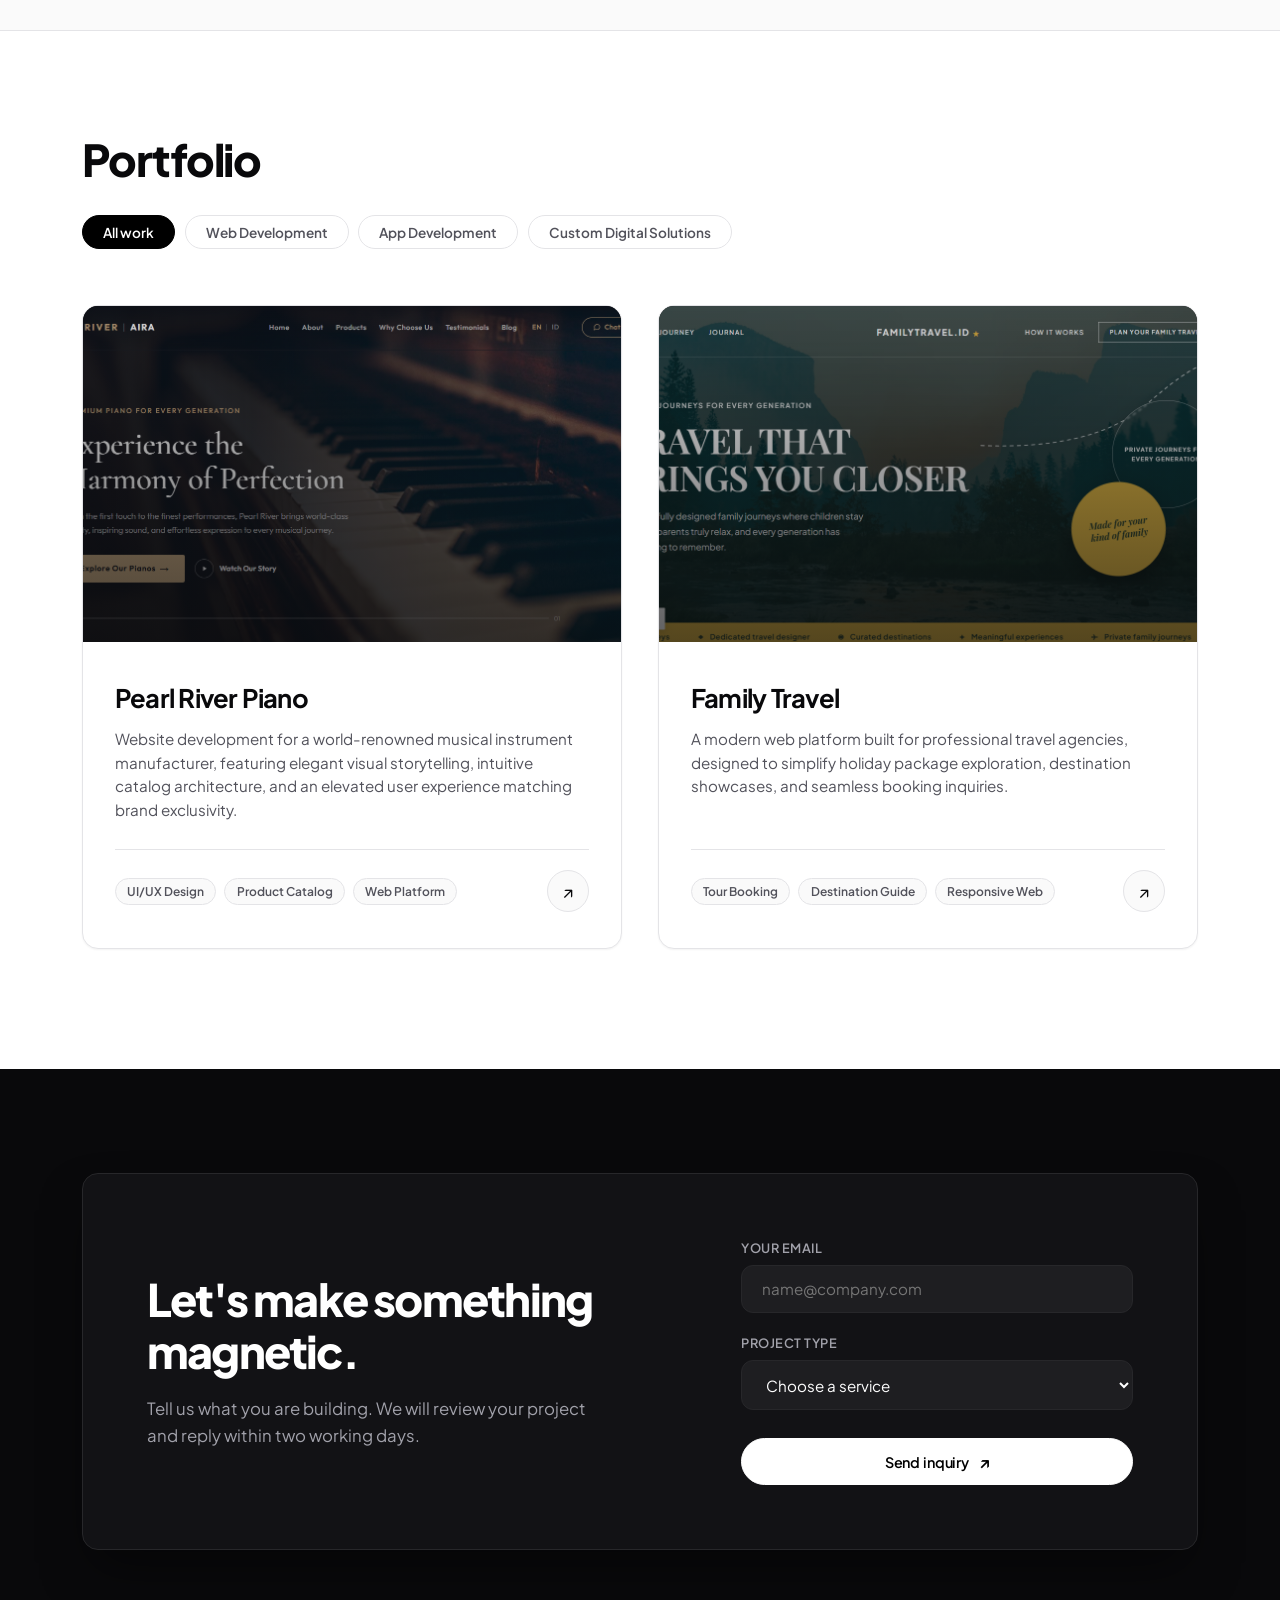
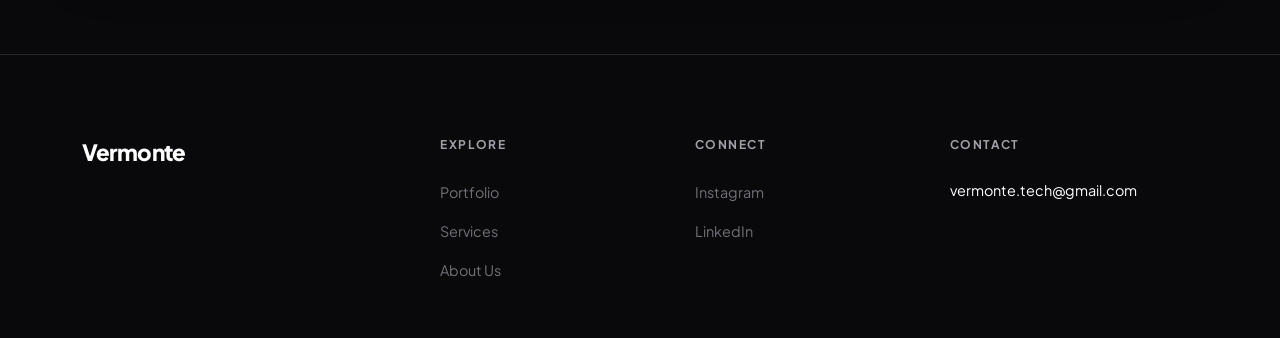
==== commit 77c91ac5: "update blay" ====
--- a/index.html
+++ b/index.html
@@ -201,7 +201,7 @@
                                     <span class="tag-pill">Product Catalog</span>
                                     <span class="tag-pill">Web Platform</span>
                                 </div>
-                                <a href="#contact" class="btn-icon-round" aria-label="Explore Pearl River Piano project">↗</a>
+                                <a href="https://pearlriveraira.id/" target="_blank" rel="noopener noreferrer" class="btn-icon-round" aria-label="Visit Pearl River Piano website">↗</a>
                             </div>
                         </div>
                     </article>
--- a/css/style.css
+++ b/css/style.css
@@ -176,11 +176,16 @@
   justify-content: center;
   width: 42px;
   height: 42px;
+  min-width: 42px;
+  min-height: 42px;
+  flex-shrink: 0;
+  aspect-ratio: 1 / 1;
   border-radius: 50%;
   background-color: var(--bg-secondary);
   color: var(--text-primary);
   border: 1px solid var(--border-subtle);
   font-size: 1.1rem;
+  line-height: 1;
   transition: transform 0.25s cubic-bezier(0.16, 1, 0.3, 1), background-color 0.2s ease, color 0.2s ease, border-color 0.2s ease;
 }
 
@@ -488,12 +493,13 @@
   border: 1px solid var(--border-subtle);
   border-radius: var(--radius-lg);
   box-shadow: var(--shadow-md);
-  padding: 2.5rem;
+  padding: 0;
   display: flex;
   align-items: center;
   justify-content: center;
-  min-height: 380px;
   width: 100%;
+  aspect-ratio: 1 / 1;
+  max-width: 480px;
   position: relative;
   overflow: hidden;
   transition: transform 0.35s cubic-bezier(0.16, 1, 0.3, 1), box-shadow 0.35s cubic-bezier(0.16, 1, 0.3, 1), border-color 0.3s ease;
@@ -506,6 +512,8 @@
 }
 
 .hero-artwork {
+  position: absolute;
+  inset: 0;
   width: 100%;
   height: 100%;
   display: flex;
@@ -514,16 +522,17 @@
 }
 
 .hero-logo-img {
-  max-width: 85%;
-  max-height: 280px;
-  object-fit: contain;
+  width: 100%;
+  height: 100%;
+  object-fit: cover;
   display: block;
   filter: grayscale(100%) contrast(110%);
-  transition: filter 0.3s ease;
+  transition: filter 0.3s ease, transform 0.35s cubic-bezier(0.16, 1, 0.3, 1);
 }
 
 .hero-card:hover .hero-logo-img {
   filter: grayscale(0%) contrast(100%);
+  transform: scale(1.03);
 }
 
 /* =========================================
@@ -842,7 +851,8 @@
 
 .project-media-banner {
   background-color: var(--bg-dark);
-  height: 260px;
+  width: 100%;
+  aspect-ratio: 16 / 10;
   position: relative;
   overflow: hidden;
   display: flex;
@@ -955,6 +965,8 @@
   display: flex;
   gap: 0.5rem;
   flex-wrap: wrap;
+  flex: 1;
+  min-width: 0;
 }
 
 .tag-pill {
@@ -1126,6 +1138,11 @@
   .hero-grid {
     grid-template-columns: 1fr;
     text-align: center;
+  }
+  
+  .hero-visual {
+    max-width: 380px;
+    margin: 0 auto;
   }
   
   .hero-title {
